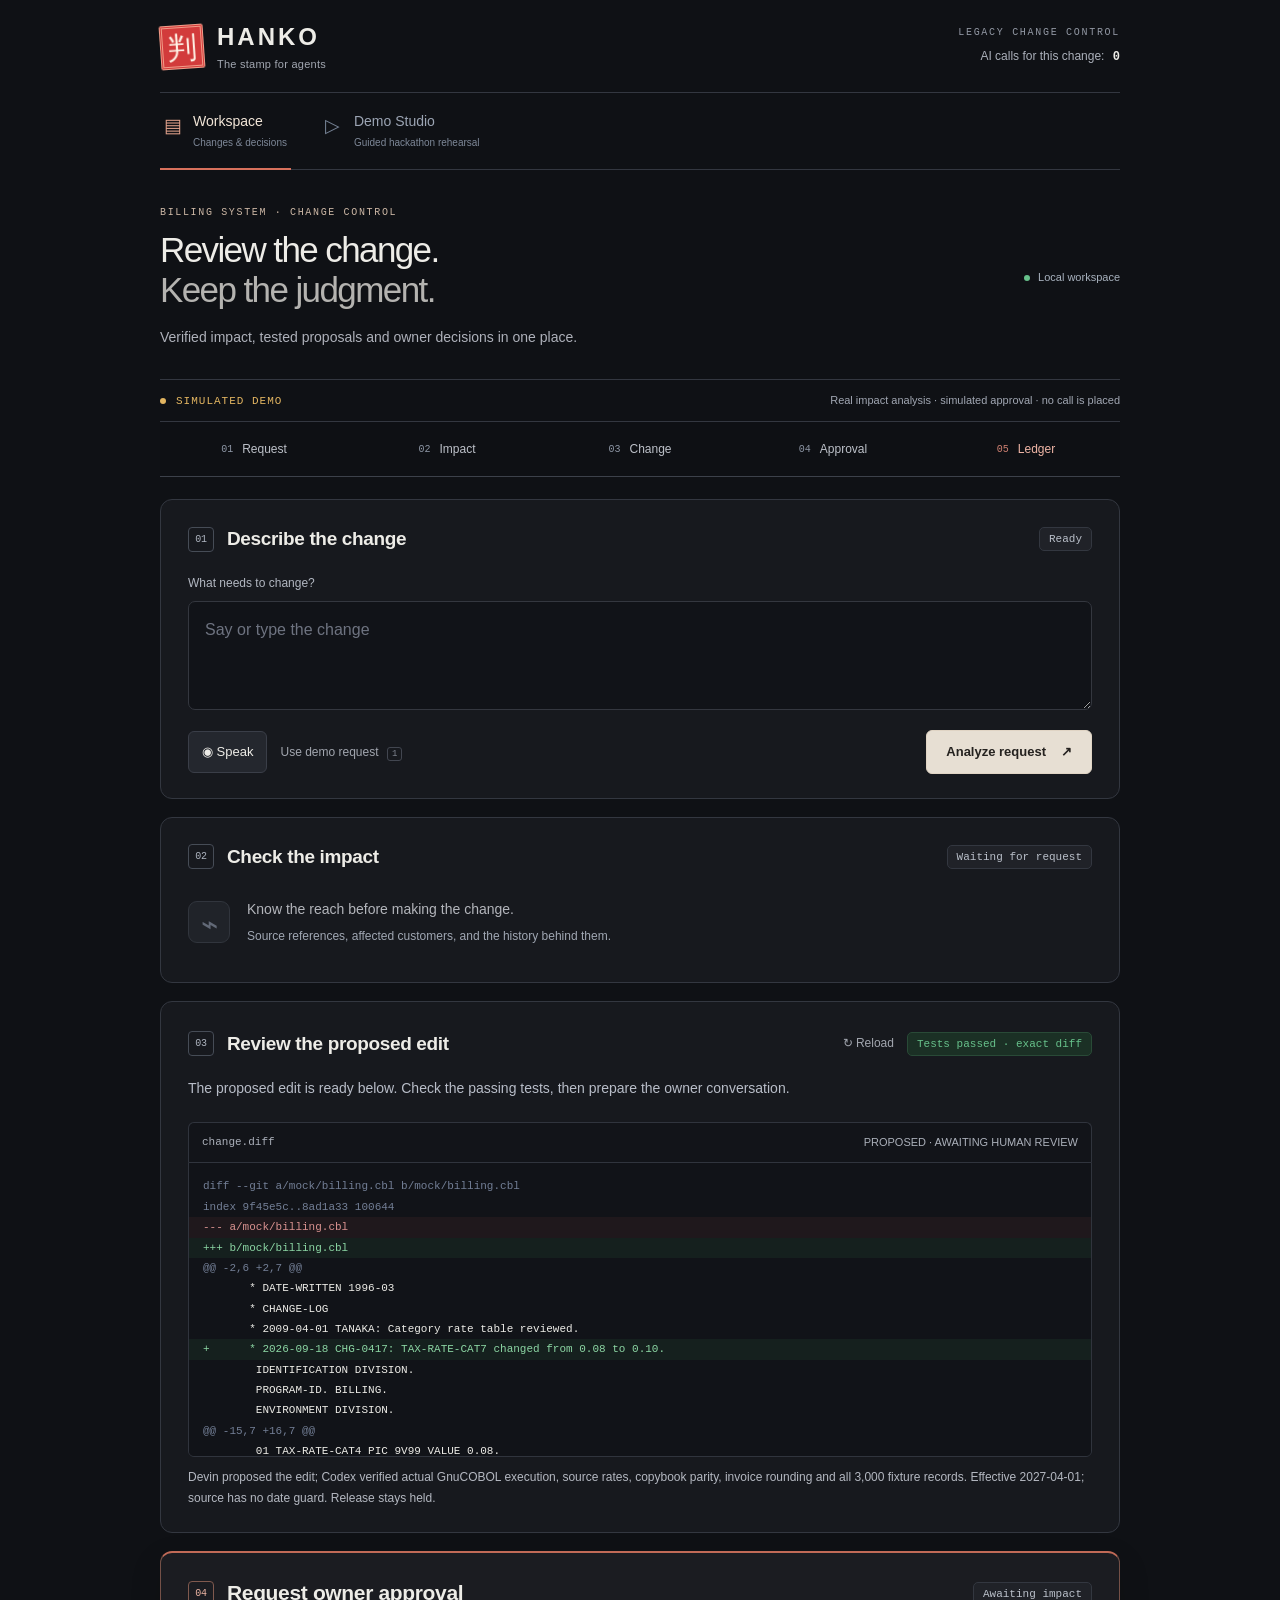
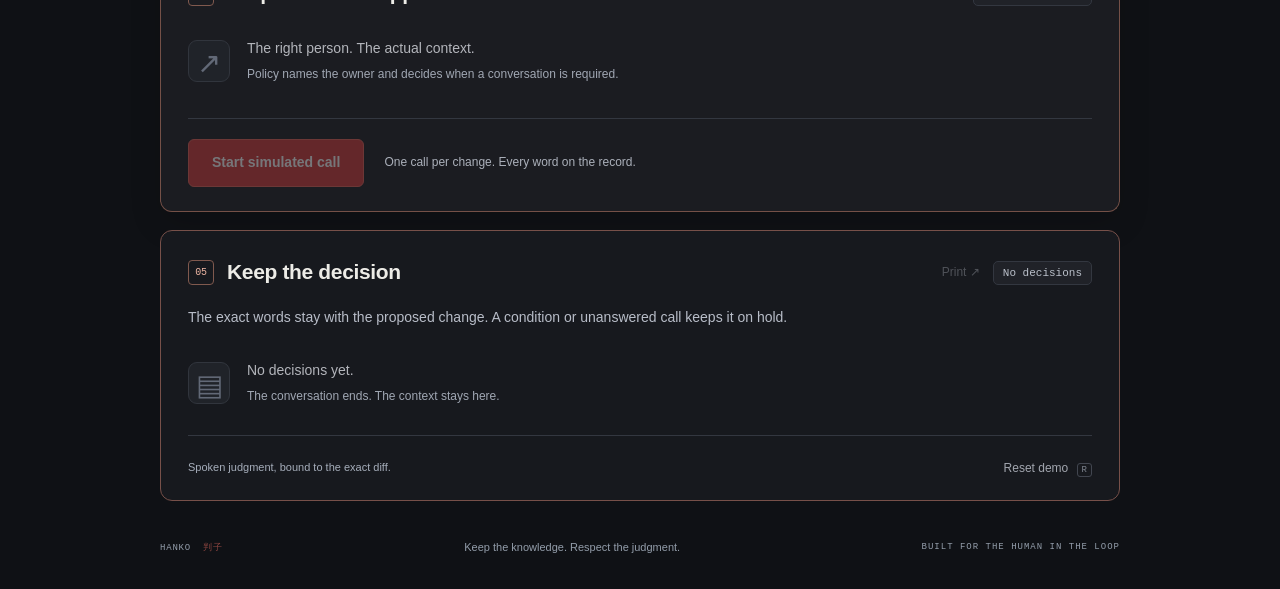
==== web/index.html @ fd1ed702 "Require final spoken yes and make approval conversations interactive" ====
<!doctype html>
<html lang="en">
<head>
  <meta charset="utf-8">
  <meta name="viewport" content="width=device-width, initial-scale=1">
  <meta name="theme-color" content="#0f1115">
  <meta name="description" content="Human judgment, on the record. Hanko binds a spoken approval to the exact change.">
  <title>Hanko — The stamp for agents</title>
  <link rel="icon" href="data:image/svg+xml,%3Csvg xmlns='http://www.w3.org/2000/svg' viewBox='0 0 64 64'%3E%3Crect width='64' height='64' rx='10' fill='%23d23b3b'/%3E%3Ctext x='32' y='45' text-anchor='middle' font-size='42' fill='white'%3E判%3C/text%3E%3C/svg%3E">
  <link rel="stylesheet" href="styles.css?v=20260918-8">
  <script src="config.js?v=20260918-8"></script>
  <script type="module" src="app.js?v=20260918-8"></script>
</head>
<body>
  <div class="shell">
    <header class="masthead">
      <a class="brand" href="./" aria-label="Hanko home"><span class="brand-stamp" aria-hidden="true">判</span><span>HANKO<small>The stamp for agents</small></span></a>
      <div class="session-meta"><span class="environment">LEGACY CHANGE CONTROL</span><span id="counter">AI calls for this change: <b>0</b></span></div>
    </header>
    <nav class="space-nav" aria-label="Dashboard spaces"><a id="workspace-link" href="./"><span aria-hidden="true">▤</span> Workspace<small>Changes &amp; decisions</small></a><a id="demo-link" href="?view=demo"><span aria-hidden="true">▷</span> Demo Studio<small>Guided hackathon rehearsal</small></a></nav>
    <main>
      <div class="intro demo-only"><div><p class="eyebrow">THE WORK IS AUTOMATED. THE JUDGMENT IS HUMAN.</p><h1>A tax change. A phone call.<br><span>A decision on record.</span></h1><p class="intro-copy">Walk through one billing change. Hanko calls the system owner.<br class="desktop-break"> You play Tanaka-san and give the decision.</p></div><div class="hero-seal" aria-hidden="true"><span>判子</span><small>HUMAN IN THE LOOP</small></div></div>
      <div class="workspace-intro workspace-only"><div><p class="eyebrow">BILLING SYSTEM · CHANGE CONTROL</p><h1>Review the change.<br><span>Keep the judgment.</span></h1><p class="intro-copy">Verified impact, tested proposals and owner decisions in one place.</p></div><div class="workspace-status"><span class="status-dot"></span> Local workspace</div></div>
      <div class="studio-controls demo-only"><div><label for="rehearsal-mode">Rehearsal channel</label><select id="rehearsal-mode"><option value="phone">Live phone call</option><option value="canned">Simulated conversation</option><option value="browser">Browser microphone</option></select></div><div class="studio-run"><span id="rehearsal-label">New rehearsal</span><button id="new-rehearsal" class="secondary" type="button" disabled>New rehearsal +</button></div><p>Each rehearsal keeps its own receipt. A new rehearsal never starts a call automatically.</p></div>
      <div class="mode-banner" id="mode-banner"><span class="status-dot"></span><strong id="mode-label">Loading workspace</strong><span id="mode-description">Preparing the legacy system.</span></div>
      <nav class="step-nav" aria-label="Change review steps"><a href="#request-panel"><span>01</span> Request</a><a href="#impact-panel"><span>02</span> Impact</a><a href="#change-panel"><span>03</span> Change</a><a href="#call-panel"><span>04</span> Approval</a><a href="#ledger-panel"><span>05</span> Ledger</a></nav>
      <div class="demo-guide demo-only" aria-live="polite"><div><span class="guide-kicker">YOUR NEXT STEP</span><h2 id="guide-title">Start with the example</h2><p id="guide-description">Category 7 tax rises from 8% to 10% next April. Load the request to begin.</p></div><button id="guide-next" class="secondary" type="button" disabled>Load example <span aria-hidden="true">→</span></button></div>
      <p id="global-error" class="notice" role="status" hidden></p>
      <section class="panel" id="request-panel" aria-labelledby="request-title">
        <div class="panel-heading"><h2 id="request-title"><span class="step">01</span>Describe the change</h2><span id="request-pill" class="pill idle">Ready</span></div>
        <p class="section-intro demo-only">One example, start to finish: change category 7 tax from <strong>8% to 10%</strong>, effective <strong>1 April 2027</strong>.</p>
        <form id="request-form"><label for="request-text" class="field-label">What needs to change?</label><textarea id="request-text" rows="3" placeholder="Say or type the change" required></textarea><div class="request-actions"><div class="button-group"><button id="speak" type="button" class="secondary" hidden><span aria-hidden="true">◉</span> Speak</button><button id="demo" type="button" class="text-button">Use demo request <kbd>1</kbd></button></div><button id="submit" type="submit" class="primary" disabled>Analyze request <span aria-hidden="true">↗</span></button></div><p id="speech-status" class="muted" role="status"></p></form>
        <div id="request-result" hidden></div>
      </section>
      <section class="panel" id="impact-panel" aria-labelledby="impact-title">
        <div class="panel-heading"><h2 id="impact-title"><span class="step">02</span>Check the impact</h2><span id="impact-pill" class="pill idle">Waiting for request</span></div>
        <div id="impact-content" class="empty-state"><span class="empty-icon" aria-hidden="true">⌁</span><p>Know the reach before making the change.<small>Source references, affected customers, and the history behind them.</small></p></div><div class="step-action demo-only"><button id="review-change" class="secondary" type="button" disabled>Next: review the edit <span aria-hidden="true">→</span></button></div>
      </section>
      <section class="panel" id="change-panel" aria-labelledby="change-title">
        <div class="panel-heading"><h2 id="change-title"><span class="step">03</span>Review the proposed edit</h2><div class="heading-actions"><button id="reload" class="text-button" type="button">↻ Reload</button><span id="change-pill" class="pill idle">Loading</span></div></div>
        <p class="section-intro">The proposed edit is ready below. Check the passing tests, then prepare the owner conversation.</p>
        <div id="change-content" class="empty-state"><p>Loading the proposed change.</p></div><div class="step-action demo-only"><button id="prepare-call" class="secondary" type="button" disabled>Next: prepare the call <span aria-hidden="true">→</span></button></div>
      </section>
      <section class="panel" id="call-panel" aria-labelledby="call-title">
        <div class="panel-heading"><h2 id="call-title"><span class="step">04</span>Call Tanaka-san</h2><span id="call-pill" class="pill idle">Awaiting impact</span></div>
        <p id="role-instructions" class="section-intro demo-only">You are Tanaka-san, the person who knows this billing system. Keep your phone nearby and use the three responses below.</p>
        <div id="policy-content" class="empty-state"><span class="empty-icon" aria-hidden="true">↗</span><p>The right person. The actual context.<small>Policy names the owner and decides when a conversation is required.</small></p></div>
        <div class="rehearsal-script demo-only" id="owner-script"><div class="script-heading"><span class="guide-kicker">YOUR ROLE · TANAKA-SAN</span><span class="script-label">Read aloud when asked</span></div><ol><li><div><span>Hanko asks if now is a good time</span><p>“Yes, go ahead.”</p></div></li><li><div><span>Hanko explains the change and asks for your decision</span><p>“I approve, with one condition. Check the rounding on invoices under 100 yen. Small invoices always caused trouble in 2009.”</p></div></li><li><div><span>Hanko reads your decision back and asks for final confirmation</span><p>“Yes, I confirm.”</p></div></li></ol><p class="script-result">Your first yes only agrees to talk. Your final yes confirms the decision. Then wait for Hanko to say goodbye. Your condition should appear below, with the change <strong>HELD</strong>.</p></div>
        <div class="call-action"><button id="call" class="primary" type="button" disabled><span aria-hidden="true">↗</span> Call my phone</button><span id="call-status" class="muted" role="status" aria-live="polite">One call per change. Every word on the record.</span></div>
        <p id="call-error" class="notice" role="status" hidden></p><div id="transcript" class="transcript" aria-live="polite" aria-label="Approval transcript" hidden></div><div id="decision-result" hidden></div>
      </section>
      <section class="panel ledger-panel" id="ledger-panel" aria-labelledby="ledger-title">
        <div class="panel-heading"><h2 id="ledger-title"><span class="step">05</span>Keep the decision</h2><div class="heading-actions"><button id="print" class="text-button" type="button">Print ↗</button><span id="ledger-pill" class="pill idle">No decisions</span></div></div>
        <p class="section-intro">The exact words stay with the proposed change. A condition or unanswered call keeps it on hold.</p>
        <div id="ledger-content"></div>
        <div class="ledger-footer"><span>Spoken judgment, bound to the exact diff.</span><button id="reset" class="text-button" type="button" title="Clear simulated records only; live decisions and call locks are preserved">Reset demo <kbd>R</kbd></button></div>
      </section>
    </main>
    <footer class="page-footer"><span>HANKO <span class="footer-kanji">判子</span></span><p>Keep the knowledge. Respect the judgment.</p><span>BUILT FOR THE HUMAN IN THE LOOP</span></footer>
  </div>
</body>
</html>
---- web/styles.css ----
:root{color-scheme:dark;--bg:#0f1115;--surface:#17191e;--border:#2b2e35;--text:#edece7;--muted:#92959f;--red:#d23b3b;--green:#67c18b;--amber:#e2b561;--mono:ui-monospace,SFMono-Regular,monospace;--sans:-apple-system,BlinkMacSystemFont,'Segoe UI',sans-serif}

*{box-sizing:border-box}
body{margin:0;background:var(--bg);color:var(--text);font-family:var(--sans);font-size:14px;line-height:1.55;-webkit-font-smoothing:antialiased}
button,textarea{font:inherit}
button{cursor:pointer}
button:disabled{cursor:not-allowed;opacity:.4}
button,a,textarea{outline-offset:5px}
button:focus-visible,a:focus-visible{outline:2px solid var(--amber)}
[hidden]{display:none!important}
.shell{max-width:1024px;padding:0 32px;margin:auto}
.masthead{display:flex;align-items:center;justify-content:space-between;padding:32px 0 28px;border-bottom:1px solid var(--border)}
.brand{display:flex;align-items:center;gap:13px;color:var(--text);text-decoration:none;font-size:24px;font-weight:700;letter-spacing:3px;line-height:1.1}
.brand small{display:block;font-size:11px;font-weight:450;color:var(--muted);letter-spacing:.25px;margin-top:8px}
.brand-stamp{display:grid;place-items:center;width:44px;height:44px;background:var(--red);border:3px double #f19c88;color:#fff4e8;font-family:serif;font-size:30px;font-weight:400;letter-spacing:0;transform:rotate(-4deg);border-radius:2px}
.session-meta{text-align:right;color:var(--muted);font-size:12px}
.environment{display:block;letter-spacing:1.7px;font:10px var(--mono);color:#696e7b;margin-bottom:9px}
.session-meta b{color:var(--text);font-family:var(--mono);margin-left:5px}
.intro{display:flex;align-items:center;justify-content:space-between;padding:51px 0 35px}
.eyebrow{font:10px var(--mono);letter-spacing:1.65px;color:#b6a798;margin:0 0 18px}
h1{font-size:43px;line-height:1.16;letter-spacing:-1.7px;font-weight:500;margin:0}
h1 span{color:#9a9b9e}
.intro-copy{color:var(--muted);font-size:14px;line-height:1.75;margin:20px 0 0}
.hero-seal{width:126px;height:126px;border:2px solid #873935;box-shadow:inset 0 0 0 5px var(--bg),inset 0 0 0 6px #873935;transform:rotate(7deg);display:flex;align-items:center;justify-content:center;flex-direction:column;margin:0 17px 0 30px;color:#b75348;border-radius:3px}
.hero-seal span{font-family:serif;font-size:50px;letter-spacing:0;line-height:1.2}
.hero-seal small{font:7px var(--mono);letter-spacing:1.25px;margin-top:9px}
.mode-banner{display:flex;align-items:center;gap:10px;border-top:1px solid var(--border);border-bottom:1px solid var(--border);padding:13px 0;color:var(--muted);font-size:11px;margin-bottom:27px}
.mode-banner strong{color:var(--amber);font:10px var(--mono);text-transform:uppercase;letter-spacing:1px}
.mode-banner>span:last-child{margin-left:auto}
.status-dot{width:6px;height:6px;border-radius:50%;background:var(--amber);flex-shrink:0}
.panel{background:var(--surface);border:1px solid var(--border);border-radius:12px;margin-bottom:18px;padding:24px 27px;scroll-margin-top:20px}
.panel-heading{display:flex;align-items:center;justify-content:space-between;gap:12px;margin-bottom:24px}
h2{font-weight:550;font-size:17px;letter-spacing:-.35px;margin:0;display:flex;align-items:center;gap:13px}
.step{font:10px var(--mono);color:#747983;border:1px solid #373a43;border-radius:4px;width:26px;height:25px;display:inline-grid;place-items:center}
.pill{border:1px solid var(--border);border-radius:5px;padding:4px 8px;font:10px var(--mono);white-space:nowrap;display:inline-flex;align-items:center;gap:6px}
.idle{background:#202228;color:#9398a3}
.working,.conditional,.no_answer{background:#31291d;color:var(--amber);border-color:#57432a}
.done,.approved{background:#1b3025;color:var(--green);border-color:#294a37}
.rejected,.failed{background:#352022;color:#ef8f8f;border-color:#633436}
.working:before{content:'';height:5px;width:5px;background:currentColor;border-radius:50%;animation:pulse 1.3s infinite}
.field-label{display:block;font-size:11px;color:var(--muted);margin-bottom:9px}
textarea{width:100%;resize:vertical;min-height:100px;max-height:300px;background:#111318;border:1px solid #34373f;border-radius:7px;padding:15px 16px;color:var(--text);line-height:1.6;transition:border-color .2s}
textarea::placeholder{color:#6e7380}
textarea:focus{border-color:#8c7764;outline:none;box-shadow:0 0 0 2px #8c77641f}
.request-actions{display:flex;justify-content:space-between;gap:12px;align-items:center;margin-top:13px}
.button-group,.heading-actions{display:flex;align-items:center;gap:13px}
button{transition:background .15s,border-color .15s}
button.primary{border:1px solid #e0d4c4;background:#e7dfd3;color:#25221f;font-weight:600;padding:11px 17px;border-radius:6px;font-size:12px;display:inline-flex;align-items:center;justify-content:center;gap:15px}
button.primary:hover:not(:disabled){background:#fff4e6;border-color:#fff4e6}
button.secondary{color:var(--text);background:#24272e;border:1px solid #3a3e48;border-radius:6px;padding:9px 13px;font-size:12px}
button.text-button{color:#a2a6af;background:none;border:0;font-size:11px;padding:6px 0}
button.text-button:hover:not(:disabled){color:var(--text)}
kbd{font:9px var(--mono);border:1px solid #424650;border-radius:3px;padding:1px 4px;margin-left:5px;color:#7f8590}
.muted{color:var(--muted);font-size:11px}
.request-actions+.muted:empty{display:none}
.parsed{display:grid;grid-template-columns:1.4fr 1fr 1fr;gap:15px;margin-top:23px;padding-top:19px;border-top:1px solid var(--border)}
.parsed span,.stat-label{display:block;color:var(--muted);font:9px var(--mono);text-transform:uppercase;letter-spacing:.9px;margin-bottom:6px}
.parsed strong{font:12px var(--mono);font-weight:500}
.rate-arrow{color:var(--muted);padding:0 6px}
.defaults{font-size:10px;margin-bottom:0;color:var(--muted)}
.empty-state{display:flex;gap:17px;align-items:center;padding:8px 0 12px;color:#b3b5bb}
.empty-state p{margin:0;font-size:13px}
.empty-state small{display:block;color:#767c88;font-size:11px;margin-top:6px}
.empty-icon{font-size:29px;color:#626977;display:grid;place-items:center;width:42px;height:42px;background:#202329;border:1px solid #31353d;border-radius:9px;flex-shrink:0}
.impact-stats{display:grid;grid-template-columns:1.5fr 1fr 1fr;gap:16px;margin-bottom:24px}
.stat{padding-left:17px;border-left:1px solid #3a3c43}
.stat:first-child{padding-left:0;border-left:0}
.stat-value{font-size:28px;letter-spacing:-1px;line-height:1.25;font-weight:500}
.stat-value.code{font:19px var(--mono);letter-spacing:-.5px}
.stat small{font-size:10px;color:var(--muted);display:block;margin-top:6px}
.facts{width:100%;border-collapse:collapse;font-size:11px}
.facts th{text-align:left;color:#868d99;font-weight:400;padding:10px 0;vertical-align:top;width:160px}
.facts td{padding:10px 0;color:#c9cbd0}
.facts tr{border-top:1px solid var(--border)}
code,.mono{font-family:var(--mono);font-size:11px}
.file-list{display:flex;flex-wrap:wrap;gap:5px 14px}
.source-summary{border-left:2px solid #977860;padding:2px 0 2px 17px;margin-top:21px}
.source-summary p{font-size:15px;line-height:1.7;margin:0 0 10px;color:#dddbd7}
.source-tag{font:9px var(--mono);color:var(--muted);text-transform:uppercase;letter-spacing:.8px}
.diff-toolbar{display:flex;justify-content:space-between;gap:15px;color:var(--muted);font-size:10px;background:#121419;border:1px solid #30343d;border-bottom:0;padding:11px 13px;border-radius:6px 6px 0 0}
.diff{margin:0;padding:13px 0;background:#111318;max-height:350px;overflow:auto;border:1px solid #30343d;border-radius:0 0 6px 6px;tab-size:4;line-height:1.85;font:10px/1.85 var(--mono)}
.diff-line{display:block;min-height:18px;padding:0 14px;white-space:pre}
.diff-add{color:#8cd6a4;background:#23432c45}
.diff-remove{color:#d99290;background:#48262845}
.diff-meta{color:#737f96}
.change-note{font-size:10px;color:var(--muted);margin:10px 0 0}
.policy-grid{display:grid;grid-template-columns:1fr 1fr;gap:21px}
.owner{font-size:19px;font-weight:500;letter-spacing:-.4px}
.owner-avatar{display:inline-grid;place-items:center;vertical-align:middle;width:33px;height:33px;border-radius:50%;background:#3b3530;border:1px solid #625448;color:#d7c5ae;font-family:serif;margin-right:10px;font-size:17px}
.policy-item p{margin:0;font-size:12px;color:#c1c4cc}
.policy-item.wide{grid-column:1/-1;padding-top:17px;border-top:1px solid var(--border)}
.call-action{display:flex;align-items:center;gap:18px;margin-top:22px}
.call-action .primary{min-width:169px}
.notice{font-size:12px;color:var(--amber);background:#302718;border:1px solid #57432a;border-radius:6px;padding:12px 14px;line-height:1.65}
.transcript{display:flex;flex-direction:column;gap:11px;margin-top:24px;border-top:1px solid var(--border);padding-top:23px;max-height:380px;overflow:auto}
.utterance{max-width:83%;padding:12px 15px;background:#22252c;border:1px solid #323641;border-radius:8px;align-self:flex-start}
.utterance.user{align-self:flex-end;background:#302b25;border-color:#494035}
.utterance small{font:9px var(--mono);color:#969dab;letter-spacing:.8px;text-transform:uppercase}
.utterance.user small{color:#c5b29b}
.utterance p{margin:6px 0 0;font-size:12px;line-height:1.7}
.decision-card{margin-top:22px;padding:19px;border:1px solid #624a2e;background:#29241d;border-radius:8px}
.decision-card h3{margin:0 0 8px;font-size:13px;color:var(--amber);font-weight:600}
.decision-card p{margin:6px 0;font-size:12px;color:#c7bda9}
.decision-card.approved{background:#1b3025;border-color:#294a37}
.decision-card.approved h3{color:var(--green)}
.decision-card.rejected{background:#352022;border-color:#633436}
.decision-card.rejected h3{color:#ef8f8f}
.decision-card .task-label{font:9px var(--mono);text-transform:uppercase;letter-spacing:1px;color:var(--amber);display:block;margin-bottom:5px}
.ledger-panel{padding-bottom:0}
.ledger-scroll{overflow-x:auto}
.ledger-table{border-collapse:collapse;width:100%;font-size:10px;min-width:720px}
.ledger-table th{text-align:left;font:9px var(--mono);text-transform:uppercase;letter-spacing:.6px;color:#737c89;padding:0 10px 13px 0}
.ledger-table td{padding:17px 10px 17px 0;vertical-align:top;border-top:1px solid var(--border);color:#c3c6cd}
.ledger-table td:nth-child(3){max-width:200px;min-width:160px}
.ledger-table .pill{font-size:9px}
.ledger-table .row-note{font-size:9px;color:var(--amber);display:block;margin-top:6px}
.ledger-table .row-time{white-space:nowrap}
.ledger-table .simulated{font:8px var(--mono);text-transform:uppercase;color:var(--amber)}
.ledger-footer{display:flex;justify-content:space-between;align-items:center;border-top:1px solid var(--border);margin-top:17px;padding:14px 0;color:#757d89;font-size:10px}
.page-footer{display:flex;justify-content:space-between;align-items:center;color:#555c68;font:9px var(--mono);letter-spacing:.8px;padding:22px 0 35px}
.page-footer p{font:11px var(--sans);letter-spacing:0;margin:0}
.footer-kanji{color:#8d4540;margin-left:6px}
.page-footer>span:last-child{font-size:8px;letter-spacing:1px}
@keyframes pulse{50%{opacity:.25}
}

@media(max-width:650px){.shell{padding:0 17px}
.masthead{padding:23px 0}
.brand{font-size:21px}
.session-meta .environment{display:none}
.session-meta{font-size:10px}
.intro{padding:34px 0 27px}
h1{font-size:32px;letter-spacing:-1.1px}
.eyebrow{font-size:8px;letter-spacing:1px;max-width:230px;line-height:1.8}
.intro-copy{font-size:12px}
.hero-seal{width:80px;height:80px;margin:0 3px 0 12px;flex-shrink:0}
.hero-seal span{font-size:31px}
.hero-seal small{font-size:4px}
.desktop-break{display:none}
.mode-banner{flex-wrap:wrap;gap:8px}
.mode-banner>span:last-child{flex-basis:100%;margin-left:14px;font-size:10px}
.panel{padding:20px 17px;border-radius:9px}
.panel-heading{margin-bottom:21px}
h2{font-size:15px;gap:9px}
.pill{font-size:9px;padding:4px 6px}
.request-actions{align-items:flex-start}
.button-group{gap:7px;flex-wrap:wrap}
.request-actions button.primary{font-size:11px;padding:10px 12px;white-space:nowrap}
.parsed{grid-template-columns:1fr 1fr;gap:17px}
.parsed>div:first-child{grid-column:1/-1}
.impact-stats{grid-template-columns:1.35fr 1fr 1fr;gap:10px}
.stat{padding-left:10px}
.stat-value{font-size:24px}
.stat-value.code{font-size:14px}
.stat-label{font-size:8px}
.facts th{width:115px}
.facts td{font-size:10px}
.facts code{font-size:9px}
.policy-grid{gap:19px}
.call-action{align-items:flex-start;flex-direction:column;gap:11px}
.call-action .primary{width:100%}
.utterance{max-width:94%}
.page-footer>span:last-child{display:none}
.ledger-panel{padding-bottom:0}
.ledger-footer{gap:15px}
.heading-actions{gap:10px}
.source-summary p{font-size:13px}
}

@media(prefers-reduced-motion:reduce){*{animation:none!important;transition:none!important}
}

@media print{body{background:white;color:#111}
.masthead,.intro,.mode-banner,.page-footer,section:not(.ledger-panel),button{display:none}
.panel{border:0}
.shell{max-width:none;padding:0}
.ledger-table{color:#111}
.ledger-table td,.ledger-table th{color:#111}
.ledger-footer{display:none}
}

/* Demo polish: clear hierarchy at a laptop's viewing distance. */
:root{--muted:#abb0ba;--border:#333740}
.masthead{padding:24px 0 22px}.environment{color:#9298a4}.brand small{color:#a2a7b1}.session-meta{font-size:12px}
.intro{padding:30px 0 24px}.eyebrow{color:#ccb7a5;margin-bottom:12px;font-size:10px}.intro-copy{margin-top:14px;color:#aeb1ba;font-size:14px}
h1{font-size:40px;letter-spacing:-1.6px}h1 span{color:#b4b3b0}.hero-seal{width:107px;height:107px}.hero-seal span{font-size:44px}
.mode-banner{margin-bottom:0;padding:12px 0}.mode-banner strong{font-size:11px}.mode-banner>span:last-child{color:#a1a7b3}
.step-nav{display:flex;position:sticky;top:0;z-index:10;background:#0f1115f5;backdrop-filter:blur(14px);border-bottom:1px solid #3c414a;margin:0 0 22px;padding:7px 0;gap:5px}
.step-nav a{flex:1;display:flex;align-items:center;justify-content:center;gap:9px;min-height:40px;padding:6px 8px;border-radius:5px;color:#bdc1c9;text-decoration:none;font-size:12px;font-weight:500;transition:background .15s,color .15s}
.step-nav a span{font:10px var(--mono);color:#8e97a6}.step-nav a:hover{background:#252830;color:#fff}.step-nav a:last-child{color:#efb5a6}.step-nav a:last-child span{color:#d28273}
.panel{padding:24px 27px;scroll-margin-top:73px;border-color:#333740}.panel-heading{margin-bottom:20px}h2{font-size:19px;font-weight:600}.step{color:#aeb5c0;border-color:#464c56}
.pill{font-size:11px;padding:5px 9px}.idle{color:#bac0ca}.field-label{font-size:12px;color:#b2b7c1}textarea{font-size:16px;min-height:86px}
button.primary{font-size:13px;min-height:44px;padding:10px 19px}button.secondary{font-size:13px;min-height:42px}button.text-button{font-size:12px;min-height:36px}
.empty-state small{font-size:12px;color:#a0a7b3}.empty-state p{font-size:14px}.stat-label,.parsed span{font-size:10px;color:#aeb6c3}.parsed strong{font-size:14px}
.stat-value{font-size:36px;font-variant-numeric:tabular-nums}.stat-value.code{font-size:23px}.stat small{font-size:11px;color:#a5adba}.facts{font-size:12px}.facts th{color:#a8b0be}.facts code{font-size:11px}
.source-summary{padding-left:18px;border-left-color:#cb9380}.source-summary p{font-size:16px}.source-tag{color:#aeb5c0;font-size:10px}
.diff{font-size:11px;max-height:295px}.diff-toolbar{font-size:11px}.change-note{font-size:12px;line-height:1.7;color:#b4b8c1}
#call-panel{border-color:#745047;border-top:2px solid #c16a57;background:#1b1c21;box-shadow:0 12px 32px #0002}
#call-panel .step{border-color:#80594e;color:#ebb3a2}#call-panel h2{font-size:21px}.owner{font-size:23px}.owner-avatar{width:39px;height:39px;font-size:20px}.policy-item p{font-size:14px}
.call-action{gap:20px;padding-top:20px;border-top:1px solid var(--border)}#call{background:#d23b3b;border-color:#e56359;color:white;font-size:14px;min-height:47px;padding:12px 23px}#call:hover:not(:disabled){background:#e54b45;border-color:#f3917e}
#call-status{font-size:12px;line-height:1.6}.utterance p{font-size:14px;line-height:1.65}.utterance small{font-size:10px}.utterance{padding:13px 17px}.utterance.user{border-color:#6b5543;background:#322b24}
#decision-result{scroll-margin-top:77px}.decision-card{border:1px solid #98723e;border-left:4px solid #e2b561;padding:23px 24px;background:#30281f;box-shadow:0 10px 22px #0002}.decision-card h3{font-size:21px;letter-spacing:-.3px;margin-bottom:17px}.decision-card p{font-size:15px;color:#e4d6bd;line-height:1.6}.decision-card p:first-of-type{font-size:19px;color:#f4e9d7}.decision-card .task-label{font-size:10px;margin-bottom:9px;color:#e2b561}.decision-card p.mono{font-size:12px;border-top:1px solid #6f5333;margin-top:17px;padding-top:13px;color:#d9bc91}
.ledger-panel{border-color:#775049;padding-bottom:0}.ledger-panel h2{font-size:21px}.ledger-panel .step{color:#efb6a4;border-color:#80594e}.ledger-table{font-size:12px}.ledger-table th{font-size:10px;color:#aab2c0;padding-bottom:15px}.ledger-table td{padding-top:20px;padding-bottom:20px;color:#e0e2e6}.ledger-table td:nth-child(3){font-size:14px;line-height:1.6}.ledger-table .pill{font-size:10px}.ledger-table .row-note{font-size:10px}.ledger-table .simulated{font-size:10px}.ledger-footer{font-size:11px;color:#a6aebb}
.page-footer{color:#939daa}.page-footer>span:last-child{font-size:9px}.notice{font-size:13px}.panel:target{border-color:#af8070}
@media(max-width:650px){.masthead{padding:20px 0}.brand{font-size:20px}.brand small{font-size:10px}.session-meta{font-size:10px}.intro{padding:23px 0 20px;gap:10px}.hero-seal{width:68px;height:68px;margin:0;flex-shrink:0}.hero-seal span{font-size:27px}.hero-seal small{font-size:4px;margin-top:4px}h1{font-size:30px;letter-spacing:-1.1px}.eyebrow{font-size:8px;letter-spacing:.8px;line-height:1.6}.intro-copy{font-size:12px;line-height:1.6;margin-top:12px}.mode-banner{padding:11px 0}.mode-banner strong{font-size:10px}.mode-banner>span:last-child{font-size:10px}.step-nav{margin-bottom:16px;gap:1px;padding:5px 0}.step-nav a{font-size:10px;gap:0;flex-direction:column;min-height:44px;padding:4px}.step-nav a span{font-size:9px;margin-bottom:3px}.panel{padding:21px 17px;scroll-margin-top:72px}h2{font-size:17px}.pill{font-size:9px;padding:4px 6px}.request-actions button.primary{font-size:12px;padding:11px}.field-label{font-size:12px}.parsed strong{font-size:12px}.stat-value{font-size:29px}.stat-value.code{font-size:16px}.stat-label{font-size:8px}.stat small{font-size:10px}.source-summary p{font-size:14px}.facts th{font-size:11px}.change-note{font-size:11px}.diff-toolbar{font-size:9px}.policy-item p{font-size:12px}.owner{font-size:19px}.owner-avatar{width:31px;height:31px;margin-right:6px}.decision-card{padding:19px 17px}.decision-card h3{font-size:18px}.decision-card p:first-of-type{font-size:17px}.decision-card p{font-size:13px}.utterance p{font-size:13px}.ledger-panel{padding-bottom:0}.ledger-table{font-size:11px}.ledger-table td:nth-child(3){font-size:13px}.ledger-footer{font-size:10px}.page-footer{font-size:8px}}
@media print{.step-nav{display:none}.ledger-table td,.ledger-table th{color:#111}.ledger-panel{box-shadow:none}}
@media(max-width:650px){
.ledger-scroll{overflow:visible}.ledger-table{display:block;min-width:0;width:100%}.ledger-table thead{position:absolute;width:1px;height:1px;overflow:hidden;clip-path:inset(50%)}.ledger-table tbody{display:block}.ledger-table tbody tr{display:grid;grid-template-columns:minmax(0,1fr) minmax(0,1fr);gap:17px 16px;border-top:1px solid var(--border);padding:19px 0}.ledger-table td{display:block;border:0;padding:0;min-width:0;overflow-wrap:anywhere}.ledger-table td:before{display:block;font:9px var(--mono);letter-spacing:.8px;color:#aab2c0;margin-bottom:7px;text-transform:uppercase}.ledger-table td:nth-child(1):before{content:'Change'}.ledger-table td:nth-child(2):before{content:'Decision'}.ledger-table td:nth-child(3):before{content:'Condition · verbatim'}.ledger-table td:nth-child(4):before{content:'Approver'}.ledger-table td:nth-child(5):before{content:'When'}.ledger-table td:nth-child(6):before{content:'Channel'}.ledger-table td:nth-child(7):before{content:'Diff'}.ledger-table td:nth-child(3){grid-column:1/-1;max-width:none;min-width:0;font-size:15px;padding:16px 0;border-top:1px solid var(--border);border-bottom:1px solid var(--border)}.ledger-table .row-time{white-space:normal}.ledger-footer{align-items:center}.ledger-footer .text-button{white-space:nowrap}
}

/* Guided, single-scenario rehearsal. */
.demo-guide{display:flex;align-items:center;justify-content:space-between;gap:24px;padding:22px 25px;margin:0 0 24px;background:linear-gradient(110deg,#28201f,#191b21);border:1px solid #69463f;border-left:3px solid #d9705f;border-radius:9px}
.guide-kicker{display:block;font:10px var(--mono);letter-spacing:1.3px;color:#e4aa95}.demo-guide h2{margin:8px 0 6px;font-size:22px;letter-spacing:-.5px}.demo-guide p{margin:0;font-size:13px;color:#c0bbc0;max-width:610px}.demo-guide button{flex-shrink:0;display:flex;align-items:center;gap:17px}
.section-intro{font-size:14px;color:#b8bdc8;margin:-5px 0 22px;line-height:1.7}.section-intro strong{color:#e8e2d8;font-weight:500}.step-action{display:flex;justify-content:flex-end;margin-top:21px}.step-action button{display:flex;gap:18px;align-items:center}
.step-nav a[aria-current="step"]{color:#ffdfd0;background:#342722;box-shadow:inset 0 -2px #d87560}.step-nav a[aria-current="step"] span{color:#efab94}
.rehearsal-script{margin-top:25px;border:1px solid #695245;border-radius:9px;background:#25211f;padding:21px 23px;scroll-margin-top:80px}.script-heading{display:flex;justify-content:space-between;align-items:center;gap:12px}.script-label{font-size:11px;color:#b4a69c}.rehearsal-script ol{list-style:none;counter-reset:cue;margin:21px 0 0;padding:0}.rehearsal-script li{counter-increment:cue;display:flex;gap:15px;padding:15px 0;border-top:1px solid #4b3c34}.rehearsal-script li:before{content:counter(cue);font:11px var(--mono);color:#e9bda4;flex-shrink:0;width:25px;height:25px;display:grid;place-items:center;border:1px solid #79543f;border-radius:50%}.rehearsal-script li span{display:block;font-size:11px;color:#b6a79c;margin:2px 0 8px}.rehearsal-script li p{font-size:18px;line-height:1.6;color:#f1e4d6;margin:0}.script-result{padding-top:17px;border-top:1px solid #4b3c34;font-size:12px;color:#c3b19f;margin:3px 0 0}.script-result strong{color:var(--amber)}
@media(max-width:650px){.demo-guide{align-items:stretch;flex-direction:column;gap:16px;padding:20px 18px}.demo-guide h2{font-size:21px}.demo-guide button{justify-content:space-between}.section-intro{font-size:13px}.panel-heading{flex-wrap:wrap;align-items:flex-start}.panel-heading h2{font-size:17px}#call-panel h2,.ledger-panel h2{font-size:18px}.heading-actions{margin-left:auto}.rehearsal-script{padding:18px 16px}.script-heading{flex-direction:column;align-items:flex-start;gap:5px}.rehearsal-script li{gap:11px}.rehearsal-script li p{font-size:16px}.step-action button{width:100%;justify-content:space-between}}
@media print{.demo-guide,.rehearsal-script{display:none}}

/* Product workspace and presenter studio share the same review engine. */
body:not([data-view="demo"]) .demo-only,body[data-view="demo"] .workspace-only{display:none!important}
.space-nav{display:flex;border-bottom:1px solid var(--border);gap:30px}.space-nav a{position:relative;display:grid;grid-template-columns:20px 1fr;gap:2px 9px;text-decoration:none;color:#9ca5b4;padding:18px 4px;font-size:14px}.space-nav a>span{grid-row:1/3;font-size:19px;color:#758294}.space-nav small{font-size:10px;color:#7e8898}.space-nav a[aria-current="page"]{color:#f2e6d8}.space-nav a[aria-current="page"]:after{position:absolute;content:'';height:2px;bottom:-1px;left:0;right:0;background:#d8715c}.space-nav a[aria-current="page"]>span{color:#e0a08a}
.workspace-intro{display:flex;justify-content:space-between;align-items:center;gap:25px;padding:37px 0 30px}.workspace-intro h1{font-size:35px}.workspace-status{display:flex;align-items:center;gap:8px;color:#a8b2be;font-size:11px}.workspace-status .status-dot{background:var(--green)}
.studio-controls{display:flex;gap:20px;align-items:center;justify-content:space-between;flex-wrap:wrap;padding:17px 20px;margin-bottom:22px;border:1px solid #393d46;border-radius:9px;background:#171a21}.studio-controls label{display:block;font:9px var(--mono);color:#a6afbd;text-transform:uppercase;letter-spacing:1px;margin-bottom:7px}select{font:13px var(--sans);background:#252932;color:var(--text);border:1px solid #505866;border-radius:5px;padding:9px 31px 9px 11px;max-width:100%}.studio-run{display:flex;align-items:center;gap:17px}.studio-run>span{font:10px var(--mono);color:#abb3c1}.studio-controls>p{flex-basis:100%;margin:-6px 0 0;color:#9da6b3;font-size:11px}body[data-view="demo"] .environment{color:#e4aa95}body[data-view="workspace"] .intro-copy{font-size:14px}
@media(max-width:650px){.space-nav{gap:23px}.space-nav a{font-size:13px}.space-nav small{font-size:9px}.workspace-intro{align-items:flex-start;flex-direction:column;padding:25px 0;gap:16px}.workspace-intro h1{font-size:29px}.studio-controls{padding:16px;gap:16px}.studio-run{flex-wrap:wrap;gap:8px}.studio-controls>div{flex-basis:100%}.studio-controls select{width:100%}.studio-run{justify-content:space-between}.studio-controls>p{line-height:1.6}.studio-run>span{font-size:9px}}
@media print{.space-nav,.workspace-intro,.studio-controls{display:none}}

.record-library{border-top:1px solid var(--border)}.record-detail{border-bottom:1px solid var(--border);padding:16px 0}.record-detail summary{cursor:pointer;color:#dcc7b6;font-size:13px;line-height:1.8}.record-detail>summary>span:first-child{font:10px var(--mono);color:#abb5c5;margin-right:15px}.record-detail[open]>summary{margin-bottom:15px}.record-detail p{font-size:13px;color:#ccd1da}.record-detail .record-meta{color:#9da8b8;font:10px/1.9 var(--mono);overflow-wrap:anywhere}.saved-transcript{border-left:2px solid #96705b;padding:1px 0 1px 17px;margin:17px 0}.saved-transcript strong{color:#e3c4ae}.record-detail .diff{padding:15px;white-space:pre-wrap;overflow-wrap:anywhere}

.confirmation-proof{color:#94d9a8!important;background:#1c3327;border:1px solid #3f7051;border-radius:6px;padding:12px 15px;font-size:15px!important}.decision-card h3{line-height:1.4}
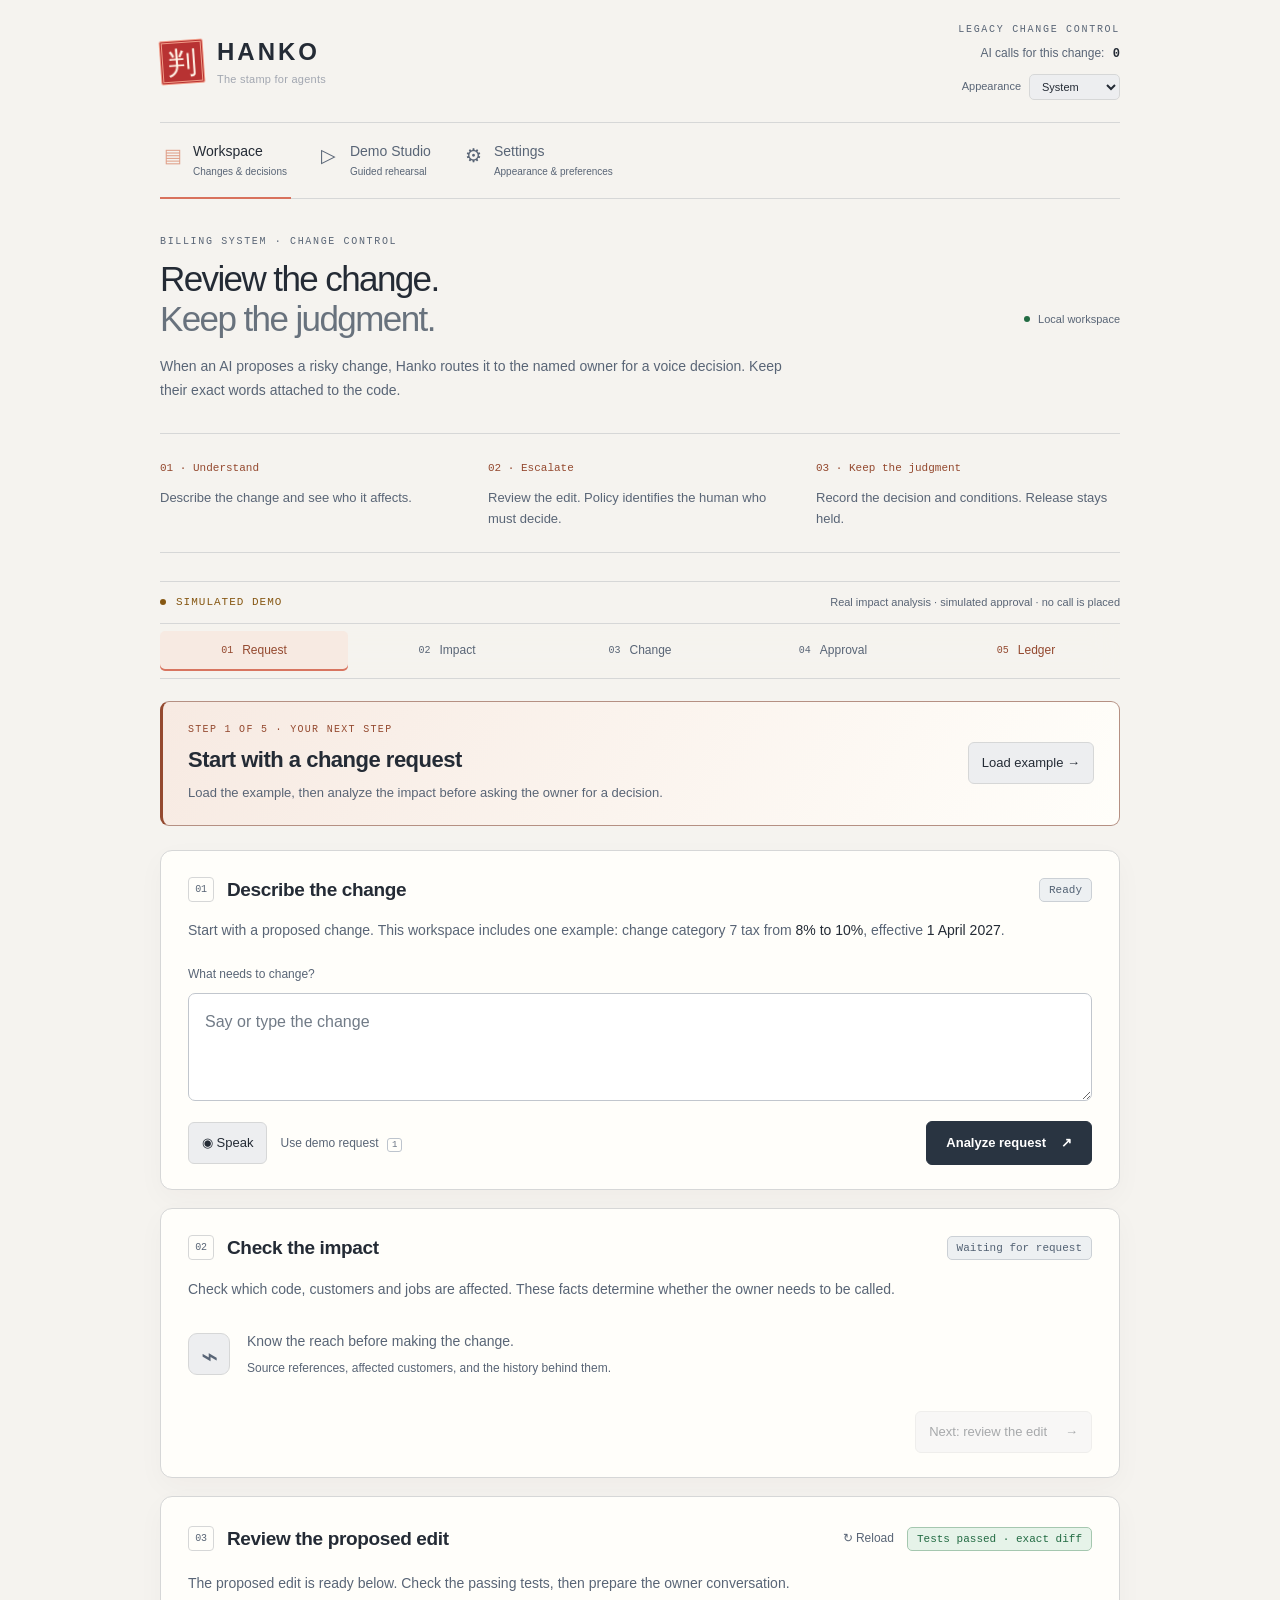
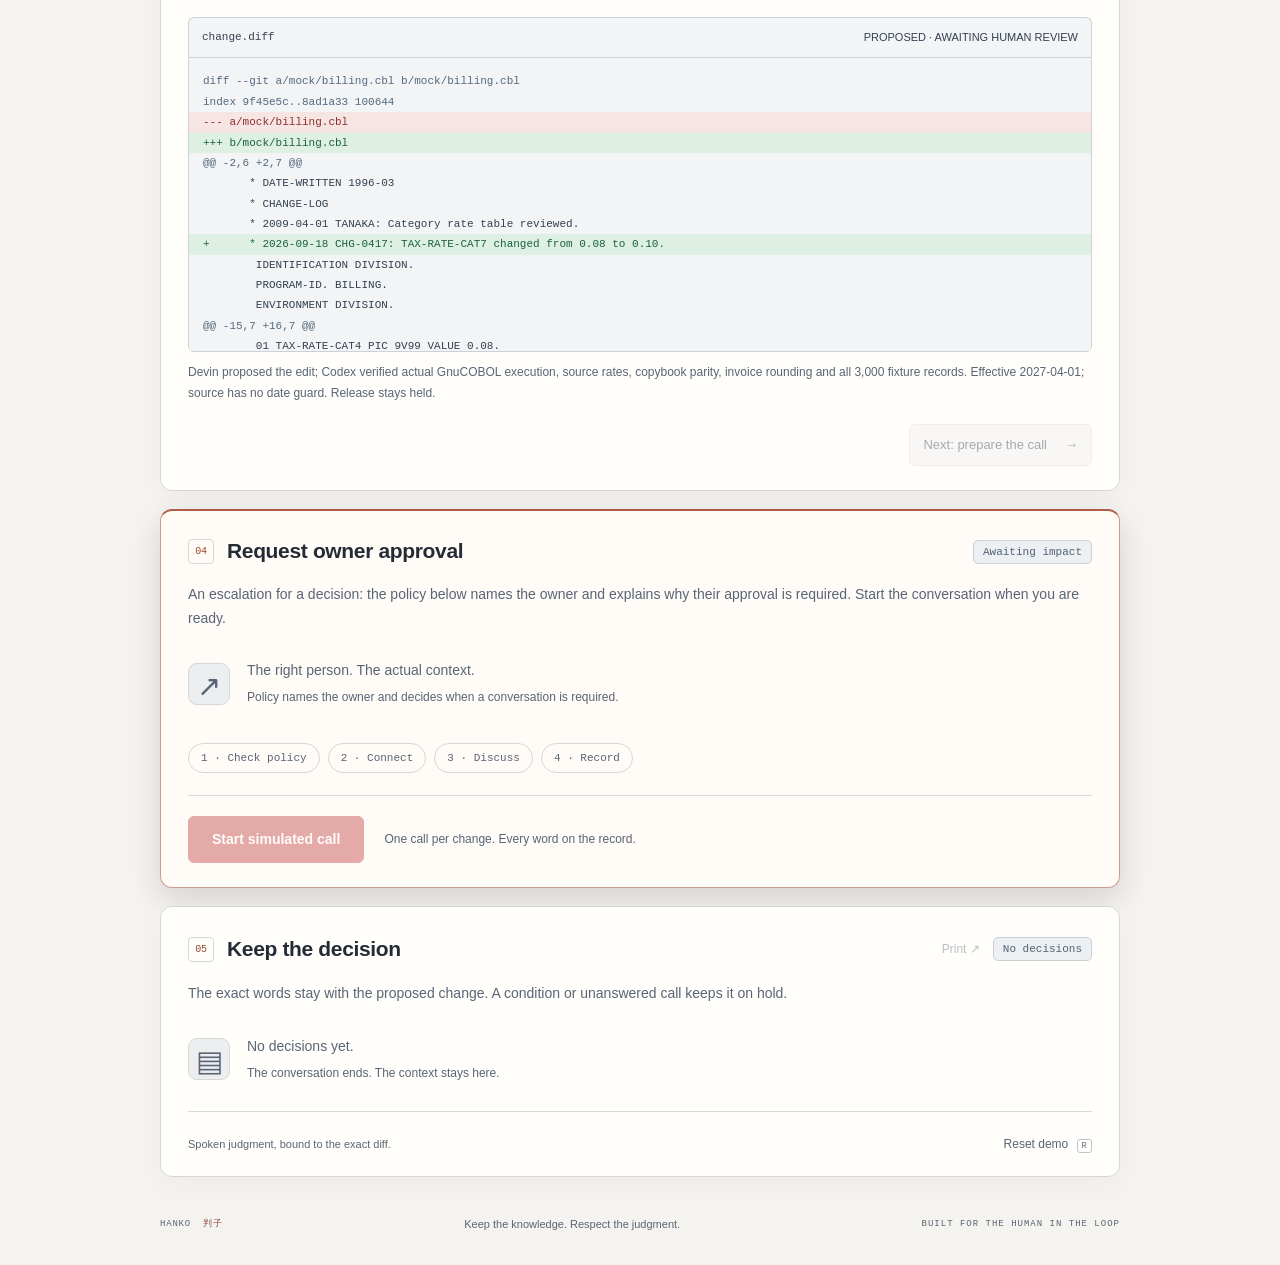
==== commit 3fe3ed00: "Finish guided workflow, themes and settings integration" ====
--- a/web/index.html
+++ b/web/index.html
@@ -7,45 +7,53 @@
   <meta name="description" content="Human judgment, on the record. Hanko binds a spoken approval to the exact change.">
   <title>Hanko — The stamp for agents</title>
   <link rel="icon" href="data:image/svg+xml,%3Csvg xmlns='http://www.w3.org/2000/svg' viewBox='0 0 64 64'%3E%3Crect width='64' height='64' rx='10' fill='%23d23b3b'/%3E%3Ctext x='32' y='45' text-anchor='middle' font-size='42' fill='white'%3E判%3C/text%3E%3C/svg%3E">
+  <script src="theme.js?v=20260918-polish"></script>
   <link rel="stylesheet" href="styles.css?v=20260918-8">
+  <link rel="stylesheet" href="themes.css?v=20260918-polish">
+  <link rel="stylesheet" href="experience.css?v=20260918-polish">
   <script src="config.js?v=20260918-8"></script>
-  <script type="module" src="app.js?v=20260918-8"></script>
+  <script type="module" src="app.js?v=20260918-polish"></script>
 </head>
 <body>
   <div class="shell">
     <header class="masthead">
       <a class="brand" href="./" aria-label="Hanko home"><span class="brand-stamp" aria-hidden="true">判</span><span>HANKO<small>The stamp for agents</small></span></a>
-      <div class="session-meta"><span class="environment">LEGACY CHANGE CONTROL</span><span id="counter">AI calls for this change: <b>0</b></span></div>
+      <div class="session-meta"><span class="environment">LEGACY CHANGE CONTROL</span><span id="counter">AI calls for this change: <b>0</b></span><label class="theme-control"><span>Appearance</span><select data-theme-select aria-label="Color theme"><option value="system">System</option><option value="light">Light</option><option value="dark">Dark</option></select></label></div>
     </header>
-    <nav class="space-nav" aria-label="Dashboard spaces"><a id="workspace-link" href="./"><span aria-hidden="true">▤</span> Workspace<small>Changes &amp; decisions</small></a><a id="demo-link" href="?view=demo"><span aria-hidden="true">▷</span> Demo Studio<small>Guided hackathon rehearsal</small></a></nav>
+    <nav class="space-nav" aria-label="Dashboard spaces"><a id="workspace-link" href="./"><span aria-hidden="true">▤</span> Workspace<small>Changes &amp; decisions</small></a><a id="demo-link" href="?view=demo"><span aria-hidden="true">▷</span> Demo Studio<small>Guided rehearsal</small></a><a href="settings.html"><span aria-hidden="true">⚙</span> Settings<small>Appearance &amp; preferences</small></a></nav>
     <main>
       <div class="intro demo-only"><div><p class="eyebrow">THE WORK IS AUTOMATED. THE JUDGMENT IS HUMAN.</p><h1>A tax change. A phone call.<br><span>A decision on record.</span></h1><p class="intro-copy">Walk through one billing change. Hanko calls the system owner.<br class="desktop-break"> You play Tanaka-san and give the decision.</p></div><div class="hero-seal" aria-hidden="true"><span>判子</span><small>HUMAN IN THE LOOP</small></div></div>
-      <div class="workspace-intro workspace-only"><div><p class="eyebrow">BILLING SYSTEM · CHANGE CONTROL</p><h1>Review the change.<br><span>Keep the judgment.</span></h1><p class="intro-copy">Verified impact, tested proposals and owner decisions in one place.</p></div><div class="workspace-status"><span class="status-dot"></span> Local workspace</div></div>
+      <div class="workspace-intro workspace-only"><div><p class="eyebrow">BILLING SYSTEM · CHANGE CONTROL</p><h1>Review the change.<br><span>Keep the judgment.</span></h1><p class="intro-copy">When an AI proposes a risky change, Hanko routes it to the named owner for a voice decision. Keep their exact words attached to the code.</p></div><div class="workspace-status"><span class="status-dot"></span> Local workspace</div></div>
+      <div class="workflow-context workspace-only"><div><span>01 · Understand</span><p>Describe the change and see who it affects.</p></div><div><span>02 · Escalate</span><p>Review the edit. Policy identifies the human who must decide.</p></div><div><span>03 · Keep the judgment</span><p>Record the decision and conditions. Release stays held.</p></div></div>
       <div class="studio-controls demo-only"><div><label for="rehearsal-mode">Rehearsal channel</label><select id="rehearsal-mode"><option value="phone">Live phone call</option><option value="canned">Simulated conversation</option><option value="browser">Browser microphone</option></select></div><div class="studio-run"><span id="rehearsal-label">New rehearsal</span><button id="new-rehearsal" class="secondary" type="button" disabled>New rehearsal +</button></div><p>Each rehearsal keeps its own receipt. A new rehearsal never starts a call automatically.</p></div>
       <div class="mode-banner" id="mode-banner"><span class="status-dot"></span><strong id="mode-label">Loading workspace</strong><span id="mode-description">Preparing the legacy system.</span></div>
       <nav class="step-nav" aria-label="Change review steps"><a href="#request-panel"><span>01</span> Request</a><a href="#impact-panel"><span>02</span> Impact</a><a href="#change-panel"><span>03</span> Change</a><a href="#call-panel"><span>04</span> Approval</a><a href="#ledger-panel"><span>05</span> Ledger</a></nav>
-      <div class="demo-guide demo-only" aria-live="polite"><div><span class="guide-kicker">YOUR NEXT STEP</span><h2 id="guide-title">Start with the example</h2><p id="guide-description">Category 7 tax rises from 8% to 10% next April. Load the request to begin.</p></div><button id="guide-next" class="secondary" type="button" disabled>Load example <span aria-hidden="true">→</span></button></div>
+      <div class="demo-guide" aria-live="polite"><div><span class="guide-kicker" id="guide-position">STEP 1 OF 5 · YOUR NEXT STEP</span><h2 id="guide-title">Start with the example</h2><p id="guide-description">Category 7 tax rises from 8% to 10% next April. Load the request to begin.</p></div><button id="guide-next" class="secondary" type="button" disabled>Load example <span aria-hidden="true">→</span></button></div>
       <p id="global-error" class="notice" role="status" hidden></p>
       <section class="panel" id="request-panel" aria-labelledby="request-title">
         <div class="panel-heading"><h2 id="request-title"><span class="step">01</span>Describe the change</h2><span id="request-pill" class="pill idle">Ready</span></div>
-        <p class="section-intro demo-only">One example, start to finish: change category 7 tax from <strong>8% to 10%</strong>, effective <strong>1 April 2027</strong>.</p>
+        <p class="section-intro">Start with a proposed change. This workspace includes one example: change category 7 tax from <strong>8% to 10%</strong>, effective <strong>1 April 2027</strong>.</p>
         <form id="request-form"><label for="request-text" class="field-label">What needs to change?</label><textarea id="request-text" rows="3" placeholder="Say or type the change" required></textarea><div class="request-actions"><div class="button-group"><button id="speak" type="button" class="secondary" hidden><span aria-hidden="true">◉</span> Speak</button><button id="demo" type="button" class="text-button">Use demo request <kbd>1</kbd></button></div><button id="submit" type="submit" class="primary" disabled>Analyze request <span aria-hidden="true">↗</span></button></div><p id="speech-status" class="muted" role="status"></p></form>
         <div id="request-result" hidden></div>
       </section>
       <section class="panel" id="impact-panel" aria-labelledby="impact-title">
         <div class="panel-heading"><h2 id="impact-title"><span class="step">02</span>Check the impact</h2><span id="impact-pill" class="pill idle">Waiting for request</span></div>
-        <div id="impact-content" class="empty-state"><span class="empty-icon" aria-hidden="true">⌁</span><p>Know the reach before making the change.<small>Source references, affected customers, and the history behind them.</small></p></div><div class="step-action demo-only"><button id="review-change" class="secondary" type="button" disabled>Next: review the edit <span aria-hidden="true">→</span></button></div>
+        <p class="section-intro">Check which code, customers and jobs are affected. These facts determine whether the owner needs to be called.</p>
+        <div id="impact-content" class="empty-state"><span class="empty-icon" aria-hidden="true">⌁</span><p>Know the reach before making the change.<small>Source references, affected customers, and the history behind them.</small></p></div><div class="step-action"><button id="review-change" class="secondary" type="button" disabled>Next: review the edit <span aria-hidden="true">→</span></button></div>
       </section>
       <section class="panel" id="change-panel" aria-labelledby="change-title">
         <div class="panel-heading"><h2 id="change-title"><span class="step">03</span>Review the proposed edit</h2><div class="heading-actions"><button id="reload" class="text-button" type="button">↻ Reload</button><span id="change-pill" class="pill idle">Loading</span></div></div>
         <p class="section-intro">The proposed edit is ready below. Check the passing tests, then prepare the owner conversation.</p>
-        <div id="change-content" class="empty-state"><p>Loading the proposed change.</p></div><div class="step-action demo-only"><button id="prepare-call" class="secondary" type="button" disabled>Next: prepare the call <span aria-hidden="true">→</span></button></div>
+        <div id="change-content" class="empty-state"><p>Loading the proposed change.</p></div><div class="step-action"><button id="prepare-call" class="secondary" type="button" disabled>Next: prepare the call <span aria-hidden="true">→</span></button></div>
       </section>
       <section class="panel" id="call-panel" aria-labelledby="call-title">
         <div class="panel-heading"><h2 id="call-title"><span class="step">04</span>Call Tanaka-san</h2><span id="call-pill" class="pill idle">Awaiting impact</span></div>
         <p id="role-instructions" class="section-intro demo-only">You are Tanaka-san, the person who knows this billing system. Keep your phone nearby and use the three responses below.</p>
+        <p class="section-intro workspace-only">An escalation for a decision: the policy below names the owner and explains why their approval is required. Start the conversation when you are ready.</p>
         <div id="policy-content" class="empty-state"><span class="empty-icon" aria-hidden="true">↗</span><p>The right person. The actual context.<small>Policy names the owner and decides when a conversation is required.</small></p></div>
         <div class="rehearsal-script demo-only" id="owner-script"><div class="script-heading"><span class="guide-kicker">YOUR ROLE · TANAKA-SAN</span><span class="script-label">Read aloud when asked</span></div><ol><li><div><span>Hanko asks if now is a good time</span><p>“Yes, go ahead.”</p></div></li><li><div><span>Hanko explains the change and asks for your decision</span><p>“I approve, with one condition. Check the rounding on invoices under 100 yen. Small invoices always caused trouble in 2009.”</p></div></li><li><div><span>Hanko reads your decision back and asks for final confirmation</span><p>“Yes, I confirm.”</p></div></li></ol><p class="script-result">Your first yes only agrees to talk. Your final yes confirms the decision. Then wait for Hanko to say goodbye. Your condition should appear below, with the change <strong>HELD</strong>.</p></div>
+        <details class="conversation-tips demo-only"><summary>Make the conversation your own</summary><p>You can ask “How many customers does this affect?” or “What happens if I add a condition?” before deciding. Wait for the final readback and confirmation question.</p><p>In simulated mode, the script is fixed. Choose a live channel to talk with Hanko.</p></details>
+        <ol class="call-stages" aria-label="Conversation progress"><li data-call-stage="policy">Check policy</li><li data-call-stage="dialing">Connect</li><li data-call-stage="in_call">Discuss</li><li data-call-stage="processing">Record</li></ol>
         <div class="call-action"><button id="call" class="primary" type="button" disabled><span aria-hidden="true">↗</span> Call my phone</button><span id="call-status" class="muted" role="status" aria-live="polite">One call per change. Every word on the record.</span></div>
         <p id="call-error" class="notice" role="status" hidden></p><div id="transcript" class="transcript" aria-live="polite" aria-label="Approval transcript" hidden></div><div id="decision-result" hidden></div>
       </section>
--- a/web/themes.css
+++ b/web/themes.css
@@ -0,0 +1,52 @@
+/* Shared, explicit theme surfaces. The approval colors retain their meaning. */
+:root{--bg:#101217;--surface:#191c23;--muted:#a4adba;--border:#353b46;--soft:#222731;--accent-soft:#302621;--accent-text:#efb69f;--shadow:0 12px 32px #00000014}
+html[data-theme=light]{color-scheme:light;--bg:#f5f3ef;--surface:#fffefa;--text:#242b35;--muted:#596576;--border:#d6d7d7;--soft:#edeef0;--accent-soft:#f7eae2;--accent-text:#94492f;--red:#b83232;--green:#226b43;--amber:#865712;--shadow:0 9px 28px #33281808}
+html[data-theme=dark]{color-scheme:dark}
+body{background:var(--bg)}
+.panel{box-shadow:var(--shadow);border-color:var(--border)}
+.theme-control{display:flex;align-items:center;gap:8px;color:var(--muted);font-size:11px;margin-top:10px;justify-content:flex-end}.theme-control select{font-size:11px;padding:5px 24px 5px 8px}
+select{background:var(--soft);border-color:var(--border)}
+select:focus-visible,input:focus-visible,summary:focus-visible{outline:2px solid var(--amber);outline-offset:4px}
+.space-nav{gap:26px}.space-nav a{color:var(--muted)}.space-nav small,.space-nav a>span{color:var(--muted)}.space-nav a[aria-current=page]{color:var(--text)}
+.step-nav{background:color-mix(in srgb,var(--bg) 94%,transparent);border-color:var(--border)}
+.step-nav a{color:var(--muted)}.step-nav a:hover{color:var(--text);background:var(--soft)}.step-nav a span{color:var(--muted)}
+.step-nav a[aria-current=step]{color:var(--accent-text);background:var(--accent-soft)}.step-nav a[aria-current=step] span{color:var(--accent-text)}
+.step-nav a:last-child,.step-nav a:last-child span{color:var(--accent-text)}
+.section-intro,.change-note,.field-label,.empty-state small,.stat small,.stat-label,.parsed span,.facts th,.source-tag,.ledger-footer,.page-footer,.workspace-status,.studio-controls>p,.studio-controls label,.studio-run>span,.script-label,.script-result,.record-detail .record-meta{color:var(--muted)}
+.section-intro strong,.source-summary p,.facts td,.ledger-table td,.record-detail p{color:var(--text)}
+.step,.panel-heading .step{color:var(--muted);border-color:var(--border)}
+.empty-state{color:var(--muted)}.empty-icon{background:var(--soft);border-color:var(--border);color:var(--muted)}
+.mode-banner>span:last-child{color:var(--muted)}.environment,.eyebrow{color:var(--muted)}
+button.secondary{background:var(--soft);border-color:var(--border)}button.secondary:hover:not(:disabled){background:var(--accent-soft);border-color:var(--accent-text)}button.text-button{color:var(--muted)}
+.studio-controls{background:var(--surface);border-color:var(--border)}.demo-guide{background:linear-gradient(120deg,var(--accent-soft),var(--surface));border-color:color-mix(in srgb,var(--accent-text) 50%,var(--border));border-left-color:var(--accent-text)}.demo-guide p{color:var(--muted)}.guide-kicker{color:var(--accent-text)}
+.rehearsal-script{background:var(--accent-soft);border-color:var(--border)}.rehearsal-script li{border-color:var(--border)}.rehearsal-script li span{color:var(--muted)}.rehearsal-script li p{color:var(--text)}.rehearsal-script li:before{color:var(--accent-text);border-color:var(--accent-text)}.script-result{border-color:var(--border)}
+.record-detail summary,.saved-transcript strong{color:var(--accent-text)}.record-detail>summary>span:first-child,.ledger-table th,.ledger-table td:before{color:var(--muted)}
+html[data-theme=light] h1 span{color:#68727d}
+html[data-theme=light] textarea{background:#fff;border-color:#c1c6cd;color:var(--text)}html[data-theme=light] textarea::placeholder{color:#717b87}
+html[data-theme=light] .idle{background:#edf0f2;color:#526173;border-color:#cbd0d5}
+html[data-theme=light] .done,html[data-theme=light] .approved{background:#e6f3e9;color:#226b43;border-color:#a5c7af}
+html[data-theme=light] .working,html[data-theme=light] .conditional,html[data-theme=light] .no_answer{background:#fff1d6;color:#805211;border-color:#dbbd82}
+html[data-theme=light] .rejected,html[data-theme=light] .failed{background:#fde9e7;color:#9c3038;border-color:#deb1b1}
+html[data-theme=light] button.primary{background:#293441;color:#fff;border-color:#293441}html[data-theme=light] button.primary:hover:not(:disabled){background:#414f61}
+html[data-theme=light] #call{background:#b83232;color:#fff;border-color:#b83232}
+html[data-theme=light] #call:hover:not(:disabled){background:#972626}
+html[data-theme=light] #call-panel{background:#fffbf7;border-color:#c99e8f;border-top-color:#af5b45}
+html[data-theme=light] .diff-toolbar,html[data-theme=light] .diff{background:#f3f4f5;border-color:#cbd1d7;color:#344152}
+html[data-theme=light] .diff-add{background:#ddf0e3;color:#1d623a}html[data-theme=light] .diff-remove{background:#f7e5e3;color:#8d3030}html[data-theme=light] .diff-meta{color:#536880}
+html[data-theme=light] .owner-avatar{background:#eee5dc;color:#72452e;border-color:#cfbca9}
+html[data-theme=light] .policy-item p{color:#4a5566}
+html[data-theme=light] .notice{background:#fff3db;color:#805211;border-color:#dfc18a}
+html[data-theme=light] .utterance{background:#edf0f4;border-color:#ced5de}html[data-theme=light] .utterance.user{background:#f5e9db;border-color:#d8bfa4}html[data-theme=light] .utterance small{color:#596576}html[data-theme=light] .utterance.user small{color:#765035}
+html[data-theme=light] .decision-card{background:#fff4df;border-color:#cfad71}html[data-theme=light] .decision-card p,html[data-theme=light] .decision-card p:first-of-type{color:#5b431f}html[data-theme=light] .decision-card p.mono{color:#745427;border-color:#dcc499}html[data-theme=light] .decision-card .task-label{color:#805211}
+html[data-theme=light] .decision-card.rejected{background:#fce9e8;border-color:#d9a2a3}html[data-theme=light] .decision-card.rejected h3{color:#942e34}
+html[data-theme=light] .confirmation-proof{color:#226b43!important;background:#e4f2e7;border-color:#9cbdac}
+html[data-theme=light] kbd{border-color:#bdc4cd;color:#667182}
+html[data-theme=light] body[data-view=demo] .environment{color:var(--accent-text)}
+html[data-motion=reduced] *,html[data-motion=reduced] *:before,html[data-motion=reduced] *:after{animation:none!important;transition:none!important;scroll-behavior:auto!important}
+html[data-cues=hide] #owner-script{display:none!important}
+@media(prefers-reduced-motion:reduce){*,*:before,*:after{animation:none!important;transition:none!important;scroll-behavior:auto!important}}
+@media(max-width:650px){.space-nav{gap:10px;justify-content:space-between}.space-nav a{font-size:12px;grid-template-columns:14px 1fr;gap:2px 5px}.space-nav small{font-size:8px}.theme-control>span{display:none}.theme-control select{font-size:10px}.session-meta{max-width:48%}.panel{box-shadow:none}}
+@media print{body{background:white;color:black}.theme-control{display:none}}
+
+.intro-copy{color:var(--muted)}.stat{border-color:var(--border)}
+html[data-theme=light] #call-panel .step,html[data-theme=light] .ledger-panel .step{color:var(--accent-text);border-color:var(--border)}
--- a/web/experience.css
+++ b/web/experience.css
@@ -0,0 +1,7 @@
+.workflow-context{display:grid;grid-template-columns:repeat(3,minmax(0,1fr));gap:24px;margin:0 0 28px;padding:22px 0;border-top:1px solid var(--border);border-bottom:1px solid var(--border)}
+.workflow-context span{font:11px var(--mono);color:var(--accent-text)}.workflow-context p{font-size:13px;color:var(--muted);margin:9px 0 0;line-height:1.65}
+.conversation-tips{padding:16px 0;border-bottom:1px solid var(--border);color:var(--muted);font-size:13px}.conversation-tips summary{cursor:pointer;color:var(--text);padding:4px 0}.conversation-tips p{max-width:680px;line-height:1.7}
+.call-stages{display:flex;list-style:none;gap:8px;padding:0;margin:24px 0 0;flex-wrap:wrap;counter-reset:stage}.call-stages li{counter-increment:stage;font:11px var(--mono);color:var(--muted);border:1px solid var(--border);border-radius:20px;padding:8px 12px;transition:background .2s,color .2s}.call-stages li:before{content:counter(stage) ' · '}.call-stages li[aria-current=step]{background:var(--accent-soft);border-color:var(--accent-text);color:var(--accent-text)}
+.panel{scroll-margin-top:80px}.demo-guide{margin-top:18px}.intro-copy{max-width:640px}.space-nav a:hover{color:var(--text)}
+@media(max-width:650px){.workflow-context{grid-template-columns:1fr;gap:16px;padding:18px 0}.workflow-context p{margin-top:4px}.call-stages{gap:6px}.call-stages li{font-size:10px;padding:7px 9px}.space-nav a small{grid-column:1/-1}.space-nav a{font-size:12px}}
+@media print{.workflow-context,.call-stages,.conversation-tips{display:none}}
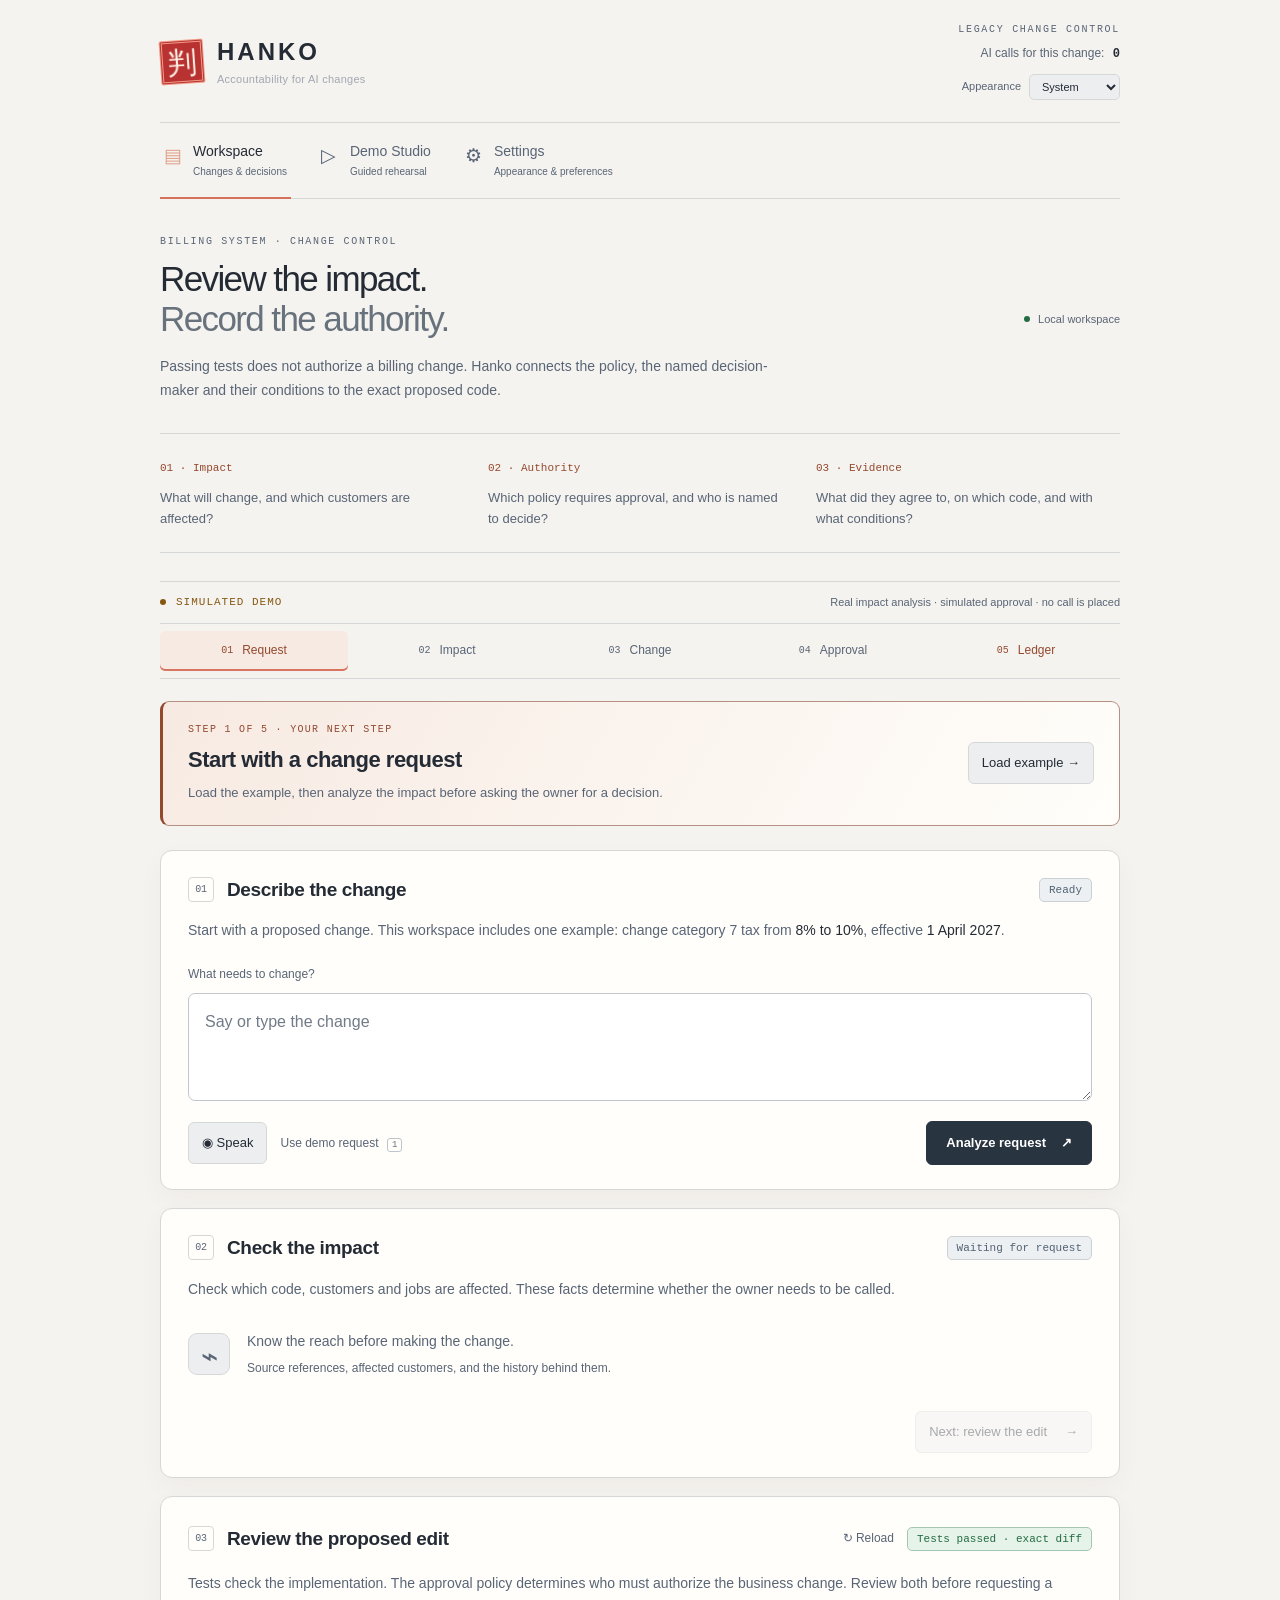
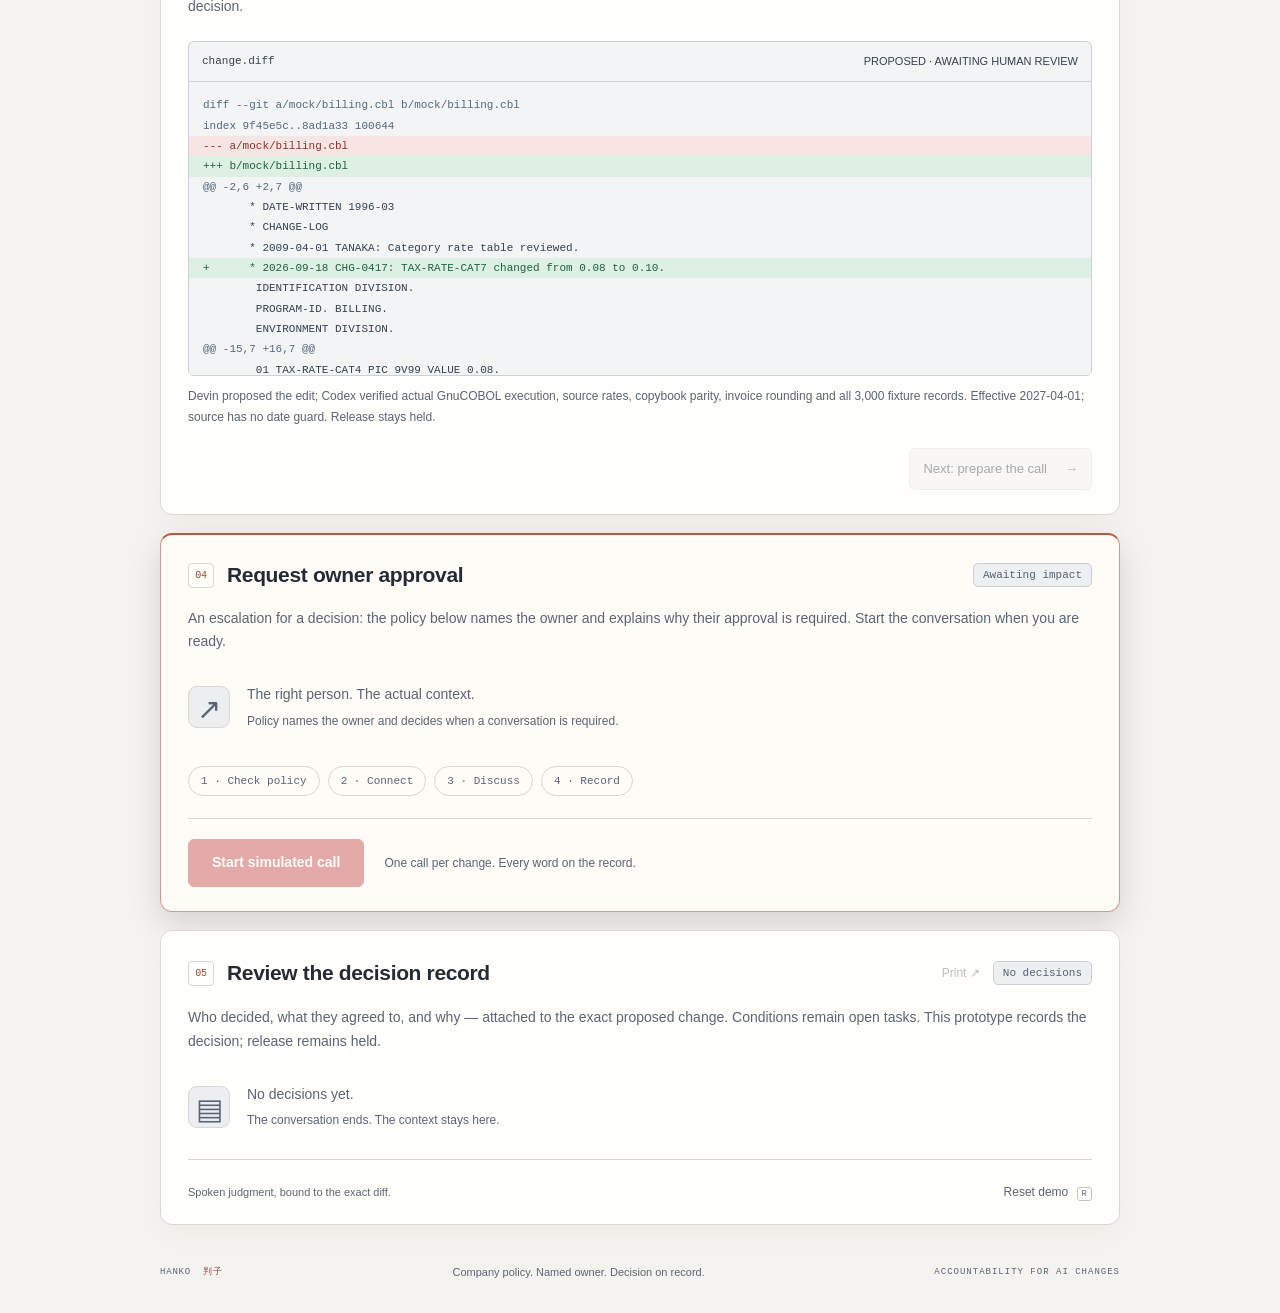
==== commit 56e5caac: "Polish Hanko accountability messaging and demo pitch" ====
--- a/web/index.html
+++ b/web/index.html
@@ -4,28 +4,28 @@
   <meta charset="utf-8">
   <meta name="viewport" content="width=device-width, initial-scale=1">
   <meta name="theme-color" content="#0f1115">
-  <meta name="description" content="Human judgment, on the record. Hanko binds a spoken approval to the exact change.">
-  <title>Hanko — The stamp for agents</title>
+  <meta name="description" content="Escalation and decision records for AI-proposed changes. Hanko connects company policy, a named owner and the exact code change.">
+  <title>Hanko — Accountability for AI changes</title>
   <link rel="icon" href="data:image/svg+xml,%3Csvg xmlns='http://www.w3.org/2000/svg' viewBox='0 0 64 64'%3E%3Crect width='64' height='64' rx='10' fill='%23d23b3b'/%3E%3Ctext x='32' y='45' text-anchor='middle' font-size='42' fill='white'%3E判%3C/text%3E%3C/svg%3E">
   <script src="theme.js?v=20260918-polish"></script>
   <link rel="stylesheet" href="styles.css?v=20260918-8">
   <link rel="stylesheet" href="themes.css?v=20260918-polish">
   <link rel="stylesheet" href="experience.css?v=20260918-polish">
   <script src="config.js?v=20260918-8"></script>
-  <script type="module" src="app.js?v=20260918-polish"></script>
+  <script type="module" src="app.js?v=20260918-confirmation3"></script>
 </head>
 <body>
   <div class="shell">
     <header class="masthead">
-      <a class="brand" href="./" aria-label="Hanko home"><span class="brand-stamp" aria-hidden="true">判</span><span>HANKO<small>The stamp for agents</small></span></a>
+      <a class="brand" href="./" aria-label="Hanko home"><span class="brand-stamp" aria-hidden="true">判</span><span>HANKO<small>Accountability for AI changes</small></span></a>
       <div class="session-meta"><span class="environment">LEGACY CHANGE CONTROL</span><span id="counter">AI calls for this change: <b>0</b></span><label class="theme-control"><span>Appearance</span><select data-theme-select aria-label="Color theme"><option value="system">System</option><option value="light">Light</option><option value="dark">Dark</option></select></label></div>
     </header>
     <nav class="space-nav" aria-label="Dashboard spaces"><a id="workspace-link" href="./"><span aria-hidden="true">▤</span> Workspace<small>Changes &amp; decisions</small></a><a id="demo-link" href="?view=demo"><span aria-hidden="true">▷</span> Demo Studio<small>Guided rehearsal</small></a><a href="settings.html"><span aria-hidden="true">⚙</span> Settings<small>Appearance &amp; preferences</small></a></nav>
     <main>
-      <div class="intro demo-only"><div><p class="eyebrow">THE WORK IS AUTOMATED. THE JUDGMENT IS HUMAN.</p><h1>A tax change. A phone call.<br><span>A decision on record.</span></h1><p class="intro-copy">Walk through one billing change. Hanko calls the system owner.<br class="desktop-break"> You play Tanaka-san and give the decision.</p></div><div class="hero-seal" aria-hidden="true"><span>判子</span><small>HUMAN IN THE LOOP</small></div></div>
-      <div class="workspace-intro workspace-only"><div><p class="eyebrow">BILLING SYSTEM · CHANGE CONTROL</p><h1>Review the change.<br><span>Keep the judgment.</span></h1><p class="intro-copy">When an AI proposes a risky change, Hanko routes it to the named owner for a voice decision. Keep their exact words attached to the code.</p></div><div class="workspace-status"><span class="status-dot"></span> Local workspace</div></div>
-      <div class="workflow-context workspace-only"><div><span>01 · Understand</span><p>Describe the change and see who it affects.</p></div><div><span>02 · Escalate</span><p>Review the edit. Policy identifies the human who must decide.</p></div><div><span>03 · Keep the judgment</span><p>Record the decision and conditions. Release stays held.</p></div></div>
-      <div class="studio-controls demo-only"><div><label for="rehearsal-mode">Rehearsal channel</label><select id="rehearsal-mode"><option value="phone">Live phone call</option><option value="canned">Simulated conversation</option><option value="browser">Browser microphone</option></select></div><div class="studio-run"><span id="rehearsal-label">New rehearsal</span><button id="new-rehearsal" class="secondary" type="button" disabled>New rehearsal +</button></div><p>Each rehearsal keeps its own receipt. A new rehearsal never starts a call automatically.</p></div>
+      <div class="intro demo-only"><div><p class="eyebrow">AI CHANGES CODE. YOUR COMPANY SETS THE AUTHORITY.</p><h1>AI can make the change.<br><span>Who can authorize it?</span></h1><p class="intro-copy">Hanko checks the impact, escalates under company policy, and records the named owner’s decision against the exact change.</p></div><div class="hero-seal" aria-hidden="true"><span>判子</span><small>DECISION ON RECORD</small></div></div>
+      <div class="workspace-intro workspace-only"><div><p class="eyebrow">BILLING SYSTEM · CHANGE CONTROL</p><h1>Review the impact.<br><span>Record the authority.</span></h1><p class="intro-copy">Passing tests does not authorize a billing change. Hanko connects the policy, the named decision-maker and their conditions to the exact proposed code.</p></div><div class="workspace-status"><span class="status-dot"></span> Local workspace</div></div>
+      <div class="workflow-context"><div><span>01 · Impact</span><p>What will change, and which customers are affected?</p></div><div><span>02 · Authority</span><p>Which policy requires approval, and who is named to decide?</p></div><div><span>03 · Evidence</span><p>What did they agree to, on which code, and with what conditions?</p></div></div>
+      <div class="studio-controls demo-only"><div><label for="rehearsal-mode">Rehearsal channel</label><select id="rehearsal-mode"><option value="phone">Live phone call</option><option value="canned">Simulated conversation</option><option value="browser">Browser microphone</option></select></div><div class="studio-run"><span id="rehearsal-label">New rehearsal</span><button id="new-rehearsal" class="secondary" type="button" disabled>New rehearsal +</button></div><p>Refresh or choose New rehearsal for a fresh demo. Previous receipts stay below; calls start only when you press Call.</p></div>
       <div class="mode-banner" id="mode-banner"><span class="status-dot"></span><strong id="mode-label">Loading workspace</strong><span id="mode-description">Preparing the legacy system.</span></div>
       <nav class="step-nav" aria-label="Change review steps"><a href="#request-panel"><span>01</span> Request</a><a href="#impact-panel"><span>02</span> Impact</a><a href="#change-panel"><span>03</span> Change</a><a href="#call-panel"><span>04</span> Approval</a><a href="#ledger-panel"><span>05</span> Ledger</a></nav>
       <div class="demo-guide" aria-live="polite"><div><span class="guide-kicker" id="guide-position">STEP 1 OF 5 · YOUR NEXT STEP</span><h2 id="guide-title">Start with the example</h2><p id="guide-description">Category 7 tax rises from 8% to 10% next April. Load the request to begin.</p></div><button id="guide-next" class="secondary" type="button" disabled>Load example <span aria-hidden="true">→</span></button></div>
@@ -43,28 +43,28 @@
       </section>
       <section class="panel" id="change-panel" aria-labelledby="change-title">
         <div class="panel-heading"><h2 id="change-title"><span class="step">03</span>Review the proposed edit</h2><div class="heading-actions"><button id="reload" class="text-button" type="button">↻ Reload</button><span id="change-pill" class="pill idle">Loading</span></div></div>
-        <p class="section-intro">The proposed edit is ready below. Check the passing tests, then prepare the owner conversation.</p>
+        <p class="section-intro">Tests check the implementation. The approval policy determines who must authorize the business change. Review both before requesting a decision.</p>
         <div id="change-content" class="empty-state"><p>Loading the proposed change.</p></div><div class="step-action"><button id="prepare-call" class="secondary" type="button" disabled>Next: prepare the call <span aria-hidden="true">→</span></button></div>
       </section>
       <section class="panel" id="call-panel" aria-labelledby="call-title">
-        <div class="panel-heading"><h2 id="call-title"><span class="step">04</span>Call Tanaka-san</h2><span id="call-pill" class="pill idle">Awaiting impact</span></div>
+        <div class="panel-heading"><h2 id="call-title"><span class="step">04</span>Escalate for authorization</h2><span id="call-pill" class="pill idle">Awaiting impact</span></div>
         <p id="role-instructions" class="section-intro demo-only">You are Tanaka-san, the person who knows this billing system. Keep your phone nearby and use the three responses below.</p>
         <p class="section-intro workspace-only">An escalation for a decision: the policy below names the owner and explains why their approval is required. Start the conversation when you are ready.</p>
         <div id="policy-content" class="empty-state"><span class="empty-icon" aria-hidden="true">↗</span><p>The right person. The actual context.<small>Policy names the owner and decides when a conversation is required.</small></p></div>
-        <div class="rehearsal-script demo-only" id="owner-script"><div class="script-heading"><span class="guide-kicker">YOUR ROLE · TANAKA-SAN</span><span class="script-label">Read aloud when asked</span></div><ol><li><div><span>Hanko asks if now is a good time</span><p>“Yes, go ahead.”</p></div></li><li><div><span>Hanko explains the change and asks for your decision</span><p>“I approve, with one condition. Check the rounding on invoices under 100 yen. Small invoices always caused trouble in 2009.”</p></div></li><li><div><span>Hanko reads your decision back and asks for final confirmation</span><p>“Yes, I confirm.”</p></div></li></ol><p class="script-result">Your first yes only agrees to talk. Your final yes confirms the decision. Then wait for Hanko to say goodbye. Your condition should appear below, with the change <strong>HELD</strong>.</p></div>
+        <div class="rehearsal-script demo-only" id="owner-script"><div class="script-heading"><span class="guide-kicker">YOUR ROLE · TANAKA-SAN</span><span class="script-label">Wait for the question, then answer</span></div><ol><li><div><span>Hanko asks if now is a good time</span><p>“Yes, go ahead.”</p></div></li><li><div><span>Hanko explains the change and asks for your decision</span><p>“I approve, with one condition. Check the rounding on invoices under 100 yen. Small invoices always caused trouble in 2009.”</p></div></li><li><div><span>Hanko reads your decision back and asks “Confirm approval?”</span><p>“Yes, I confirm.”</p></div></li></ol><p class="script-result">Your first yes only agrees to talk. Your final yes confirms the decision. Then wait for Hanko to say goodbye. Your condition should appear below, with the change <strong>HELD</strong>.</p></div>
         <details class="conversation-tips demo-only"><summary>Make the conversation your own</summary><p>You can ask “How many customers does this affect?” or “What happens if I add a condition?” before deciding. Wait for the final readback and confirmation question.</p><p>In simulated mode, the script is fixed. Choose a live channel to talk with Hanko.</p></details>
         <ol class="call-stages" aria-label="Conversation progress"><li data-call-stage="policy">Check policy</li><li data-call-stage="dialing">Connect</li><li data-call-stage="in_call">Discuss</li><li data-call-stage="processing">Record</li></ol>
         <div class="call-action"><button id="call" class="primary" type="button" disabled><span aria-hidden="true">↗</span> Call my phone</button><span id="call-status" class="muted" role="status" aria-live="polite">One call per change. Every word on the record.</span></div>
         <p id="call-error" class="notice" role="status" hidden></p><div id="transcript" class="transcript" aria-live="polite" aria-label="Approval transcript" hidden></div><div id="decision-result" hidden></div>
       </section>
       <section class="panel ledger-panel" id="ledger-panel" aria-labelledby="ledger-title">
-        <div class="panel-heading"><h2 id="ledger-title"><span class="step">05</span>Keep the decision</h2><div class="heading-actions"><button id="print" class="text-button" type="button">Print ↗</button><span id="ledger-pill" class="pill idle">No decisions</span></div></div>
-        <p class="section-intro">The exact words stay with the proposed change. A condition or unanswered call keeps it on hold.</p>
+        <div class="panel-heading"><h2 id="ledger-title"><span class="step">05</span>Review the decision record</h2><div class="heading-actions"><button id="print" class="text-button" type="button">Print ↗</button><span id="ledger-pill" class="pill idle">No decisions</span></div></div>
+        <p class="section-intro">Who decided, what they agreed to, and why — attached to the exact proposed change. Conditions remain open tasks. This prototype records the decision; release remains held.</p>
         <div id="ledger-content"></div>
         <div class="ledger-footer"><span>Spoken judgment, bound to the exact diff.</span><button id="reset" class="text-button" type="button" title="Clear simulated records only; live decisions and call locks are preserved">Reset demo <kbd>R</kbd></button></div>
       </section>
     </main>
-    <footer class="page-footer"><span>HANKO <span class="footer-kanji">判子</span></span><p>Keep the knowledge. Respect the judgment.</p><span>BUILT FOR THE HUMAN IN THE LOOP</span></footer>
+    <footer class="page-footer"><span>HANKO <span class="footer-kanji">判子</span></span><p>Company policy. Named owner. Decision on record.</p><span>ACCOUNTABILITY FOR AI CHANGES</span></footer>
   </div>
 </body>
 </html>
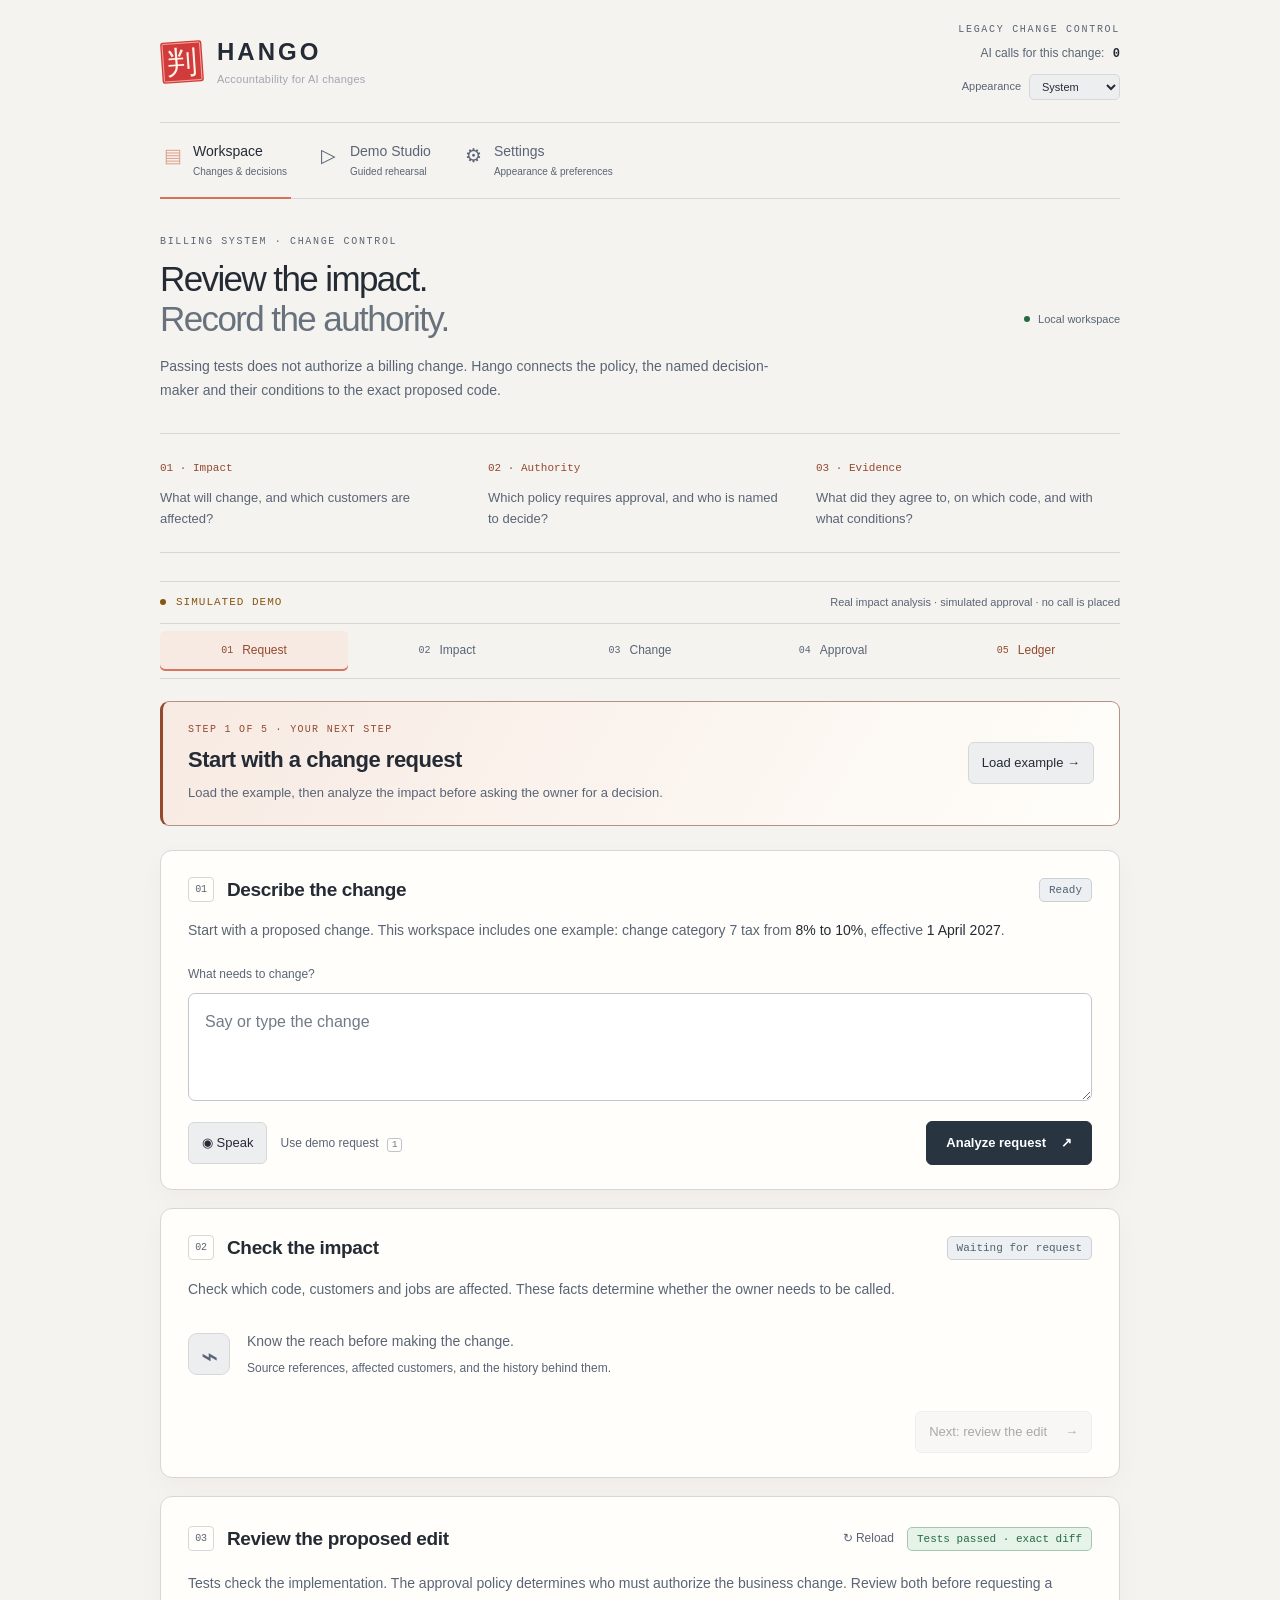
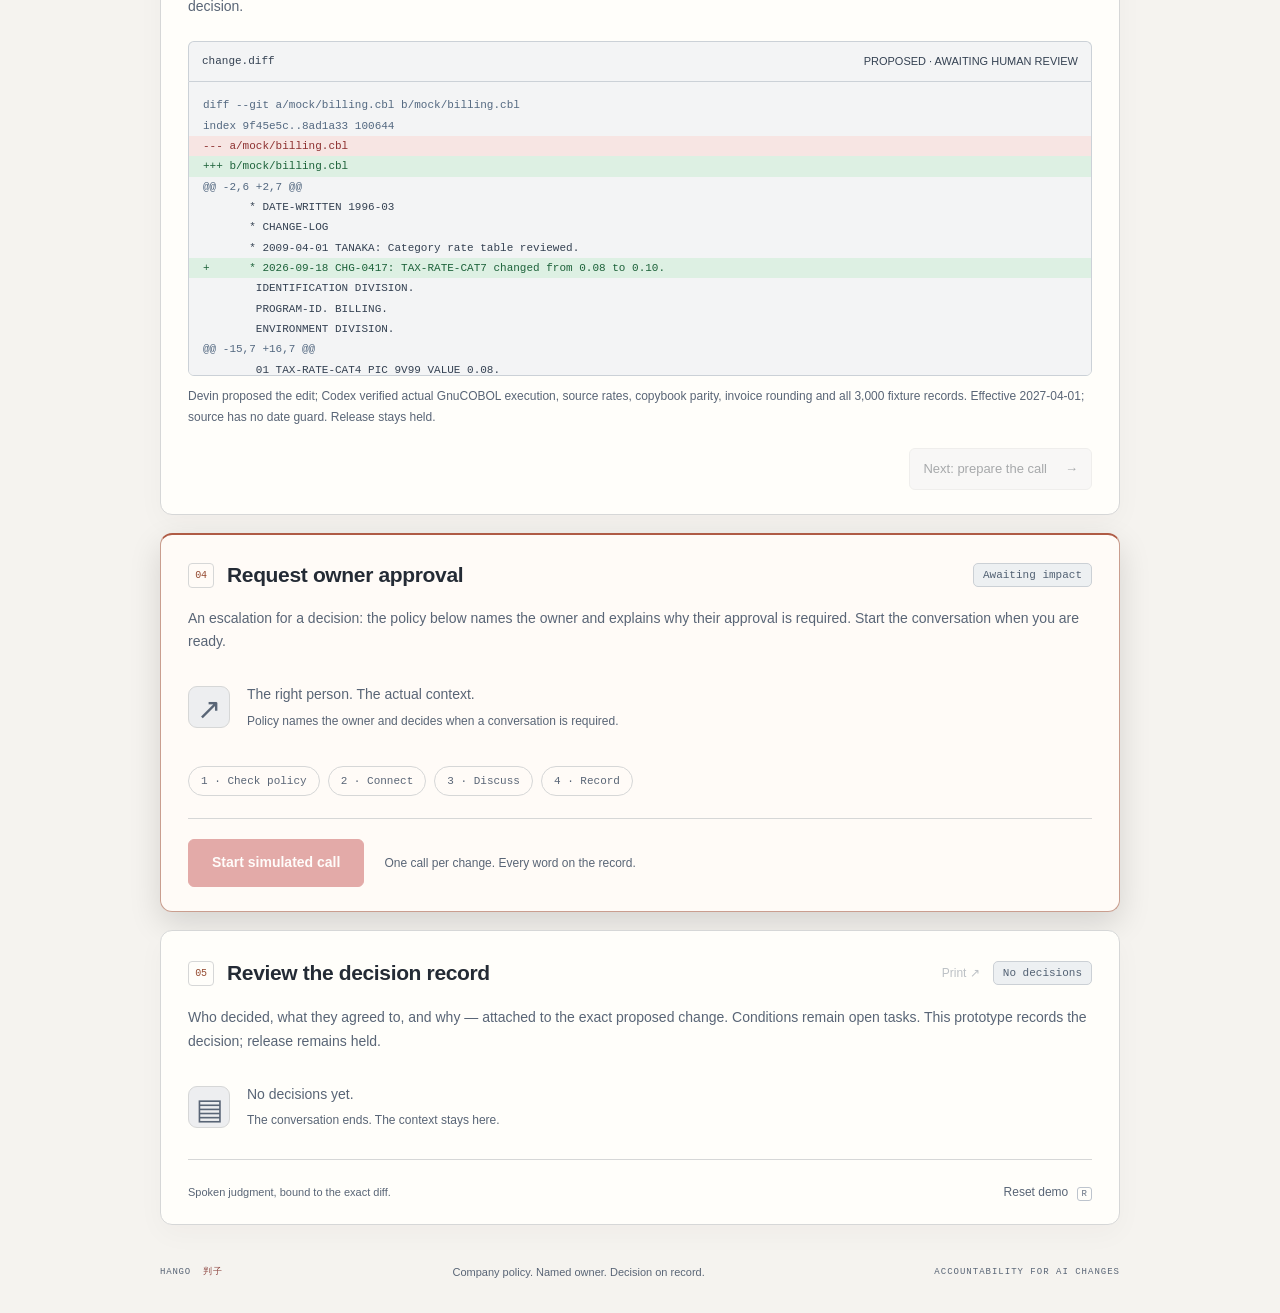
==== commit 4f4351e1: "Modernize Hango branding and public repository hygiene" ====
--- a/web/index.html
+++ b/web/index.html
@@ -4,26 +4,26 @@
   <meta charset="utf-8">
   <meta name="viewport" content="width=device-width, initial-scale=1">
   <meta name="theme-color" content="#0f1115">
-  <meta name="description" content="Escalation and decision records for AI-proposed changes. Hanko connects company policy, a named owner and the exact code change.">
-  <title>Hanko — Accountability for AI changes</title>
-  <link rel="icon" href="data:image/svg+xml,%3Csvg xmlns='http://www.w3.org/2000/svg' viewBox='0 0 64 64'%3E%3Crect width='64' height='64' rx='10' fill='%23d23b3b'/%3E%3Ctext x='32' y='45' text-anchor='middle' font-size='42' fill='white'%3E判%3C/text%3E%3C/svg%3E">
-  <script src="theme.js?v=20260918-polish"></script>
-  <link rel="stylesheet" href="styles.css?v=20260918-8">
-  <link rel="stylesheet" href="themes.css?v=20260918-polish">
-  <link rel="stylesheet" href="experience.css?v=20260918-polish">
-  <script src="config.js?v=20260918-8"></script>
-  <script type="module" src="app.js?v=20260918-confirmation3"></script>
+  <meta name="description" content="Escalation and decision records for AI-proposed changes. Hango connects company policy, a named owner and the exact code change.">
+  <title>Hango — Accountability for AI changes</title>
+  <script src="theme.js?v=20260919-hango"></script>
+  <link rel="stylesheet" href="styles.css?v=20260919-hango">
+  <link rel="stylesheet" href="themes.css?v=20260919-hango">
+  <link rel="stylesheet" href="experience.css?v=20260919-hango">
+  <script src="config.js?v=20260919-hango"></script>
+  <script type="module" src="app.js?v=20260919-hango"></script>
+  <link rel="icon" type="image/svg+xml" href="assets/hango-mark.svg">
 </head>
 <body>
   <div class="shell">
     <header class="masthead">
-      <a class="brand" href="./" aria-label="Hanko home"><span class="brand-stamp" aria-hidden="true">判</span><span>HANKO<small>Accountability for AI changes</small></span></a>
+      <a class="brand" href="./" aria-label="Hango home"><img class="brand-stamp" src="assets/hango-mark.svg" width="44" height="44" alt=""><span>HANGO<small>Accountability for AI changes</small></span></a>
       <div class="session-meta"><span class="environment">LEGACY CHANGE CONTROL</span><span id="counter">AI calls for this change: <b>0</b></span><label class="theme-control"><span>Appearance</span><select data-theme-select aria-label="Color theme"><option value="system">System</option><option value="light">Light</option><option value="dark">Dark</option></select></label></div>
     </header>
     <nav class="space-nav" aria-label="Dashboard spaces"><a id="workspace-link" href="./"><span aria-hidden="true">▤</span> Workspace<small>Changes &amp; decisions</small></a><a id="demo-link" href="?view=demo"><span aria-hidden="true">▷</span> Demo Studio<small>Guided rehearsal</small></a><a href="settings.html"><span aria-hidden="true">⚙</span> Settings<small>Appearance &amp; preferences</small></a></nav>
     <main>
-      <div class="intro demo-only"><div><p class="eyebrow">AI CHANGES CODE. YOUR COMPANY SETS THE AUTHORITY.</p><h1>AI can make the change.<br><span>Who can authorize it?</span></h1><p class="intro-copy">Hanko checks the impact, escalates under company policy, and records the named owner’s decision against the exact change.</p></div><div class="hero-seal" aria-hidden="true"><span>判子</span><small>DECISION ON RECORD</small></div></div>
-      <div class="workspace-intro workspace-only"><div><p class="eyebrow">BILLING SYSTEM · CHANGE CONTROL</p><h1>Review the impact.<br><span>Record the authority.</span></h1><p class="intro-copy">Passing tests does not authorize a billing change. Hanko connects the policy, the named decision-maker and their conditions to the exact proposed code.</p></div><div class="workspace-status"><span class="status-dot"></span> Local workspace</div></div>
+      <div class="intro demo-only"><div><p class="eyebrow">AI CHANGES CODE. YOUR COMPANY SETS THE AUTHORITY.</p><h1>AI can make the change.<br><span>Who can authorize it?</span></h1><p class="intro-copy">Hango checks the impact, escalates under company policy, and records the named owner’s decision against the exact change.</p></div><div class="hero-seal" aria-hidden="true"><span>判子</span><small>DECISION ON RECORD</small></div></div>
+      <div class="workspace-intro workspace-only"><div><p class="eyebrow">BILLING SYSTEM · CHANGE CONTROL</p><h1>Review the impact.<br><span>Record the authority.</span></h1><p class="intro-copy">Passing tests does not authorize a billing change. Hango connects the policy, the named decision-maker and their conditions to the exact proposed code.</p></div><div class="workspace-status"><span class="status-dot"></span> Local workspace</div></div>
       <div class="workflow-context"><div><span>01 · Impact</span><p>What will change, and which customers are affected?</p></div><div><span>02 · Authority</span><p>Which policy requires approval, and who is named to decide?</p></div><div><span>03 · Evidence</span><p>What did they agree to, on which code, and with what conditions?</p></div></div>
       <div class="studio-controls demo-only"><div><label for="rehearsal-mode">Rehearsal channel</label><select id="rehearsal-mode"><option value="phone">Live phone call</option><option value="canned">Simulated conversation</option><option value="browser">Browser microphone</option></select></div><div class="studio-run"><span id="rehearsal-label">New rehearsal</span><button id="new-rehearsal" class="secondary" type="button" disabled>New rehearsal +</button></div><p>Refresh or choose New rehearsal for a fresh demo. Previous receipts stay below; calls start only when you press Call.</p></div>
       <div class="mode-banner" id="mode-banner"><span class="status-dot"></span><strong id="mode-label">Loading workspace</strong><span id="mode-description">Preparing the legacy system.</span></div>
@@ -51,8 +51,8 @@
         <p id="role-instructions" class="section-intro demo-only">You are Tanaka-san, the person who knows this billing system. Keep your phone nearby and use the three responses below.</p>
         <p class="section-intro workspace-only">An escalation for a decision: the policy below names the owner and explains why their approval is required. Start the conversation when you are ready.</p>
         <div id="policy-content" class="empty-state"><span class="empty-icon" aria-hidden="true">↗</span><p>The right person. The actual context.<small>Policy names the owner and decides when a conversation is required.</small></p></div>
-        <div class="rehearsal-script demo-only" id="owner-script"><div class="script-heading"><span class="guide-kicker">YOUR ROLE · TANAKA-SAN</span><span class="script-label">Wait for the question, then answer</span></div><ol><li><div><span>Hanko asks if now is a good time</span><p>“Yes, go ahead.”</p></div></li><li><div><span>Hanko explains the change and asks for your decision</span><p>“I approve, with one condition. Check the rounding on invoices under 100 yen. Small invoices always caused trouble in 2009.”</p></div></li><li><div><span>Hanko reads your decision back and asks “Confirm approval?”</span><p>“Yes, I confirm.”</p></div></li></ol><p class="script-result">Your first yes only agrees to talk. Your final yes confirms the decision. Then wait for Hanko to say goodbye. Your condition should appear below, with the change <strong>HELD</strong>.</p></div>
-        <details class="conversation-tips demo-only"><summary>Make the conversation your own</summary><p>You can ask “How many customers does this affect?” or “What happens if I add a condition?” before deciding. Wait for the final readback and confirmation question.</p><p>In simulated mode, the script is fixed. Choose a live channel to talk with Hanko.</p></details>
+        <div class="rehearsal-script demo-only" id="owner-script"><div class="script-heading"><span class="guide-kicker">YOUR ROLE · TANAKA-SAN</span><span class="script-label">Wait for the question, then answer</span></div><ol><li><div><span>Hango asks if now is a good time</span><p>“Yes, go ahead.”</p></div></li><li><div><span>Hango explains the change and asks for your decision</span><p>“I approve, with one condition. Check the rounding on invoices under 100 yen. Small invoices always caused trouble in 2009.”</p></div></li><li><div><span>Hango reads your decision back and asks “Confirm approval?”</span><p>“Yes, I confirm.”</p></div></li></ol><p class="script-result">Your first yes only agrees to talk. Your final yes confirms the decision. Then wait for Hango to say goodbye. Your condition should appear below, with the change <strong>HELD</strong>.</p></div>
+        <details class="conversation-tips demo-only"><summary>Make the conversation your own</summary><p>You can ask “How many customers does this affect?” or “What happens if I add a condition?” before deciding. Wait for the final readback and confirmation question.</p><p>In simulated mode, the script is fixed. Choose a live channel to talk with Hango.</p></details>
         <ol class="call-stages" aria-label="Conversation progress"><li data-call-stage="policy">Check policy</li><li data-call-stage="dialing">Connect</li><li data-call-stage="in_call">Discuss</li><li data-call-stage="processing">Record</li></ol>
         <div class="call-action"><button id="call" class="primary" type="button" disabled><span aria-hidden="true">↗</span> Call my phone</button><span id="call-status" class="muted" role="status" aria-live="polite">One call per change. Every word on the record.</span></div>
         <p id="call-error" class="notice" role="status" hidden></p><div id="transcript" class="transcript" aria-live="polite" aria-label="Approval transcript" hidden></div><div id="decision-result" hidden></div>
@@ -64,7 +64,7 @@
         <div class="ledger-footer"><span>Spoken judgment, bound to the exact diff.</span><button id="reset" class="text-button" type="button" title="Clear simulated records only; live decisions and call locks are preserved">Reset demo <kbd>R</kbd></button></div>
       </section>
     </main>
-    <footer class="page-footer"><span>HANKO <span class="footer-kanji">判子</span></span><p>Company policy. Named owner. Decision on record.</p><span>ACCOUNTABILITY FOR AI CHANGES</span></footer>
+    <footer class="page-footer"><span>HANGO <span class="footer-kanji">判子</span></span><p>Company policy. Named owner. Decision on record.</p><span>ACCOUNTABILITY FOR AI CHANGES</span></footer>
   </div>
 </body>
 </html>
--- a/web/styles.css
+++ b/web/styles.css
@@ -12,7 +12,7 @@
 .masthead{display:flex;align-items:center;justify-content:space-between;padding:32px 0 28px;border-bottom:1px solid var(--border)}
 .brand{display:flex;align-items:center;gap:13px;color:var(--text);text-decoration:none;font-size:24px;font-weight:700;letter-spacing:3px;line-height:1.1}
 .brand small{display:block;font-size:11px;font-weight:450;color:var(--muted);letter-spacing:.25px;margin-top:8px}
-.brand-stamp{display:grid;place-items:center;width:44px;height:44px;background:var(--red);border:3px double #f19c88;color:#fff4e8;font-family:serif;font-size:30px;font-weight:400;letter-spacing:0;transform:rotate(-4deg);border-radius:2px}
+.brand-stamp{display:block;width:44px;height:44px;flex-shrink:0;transform:rotate(-4deg)}
 .session-meta{text-align:right;color:var(--muted);font-size:12px}
 .environment{display:block;letter-spacing:1.7px;font:10px var(--mono);color:#696e7b;margin-bottom:9px}
 .session-meta b{color:var(--text);font-family:var(--mono);margin-left:5px}
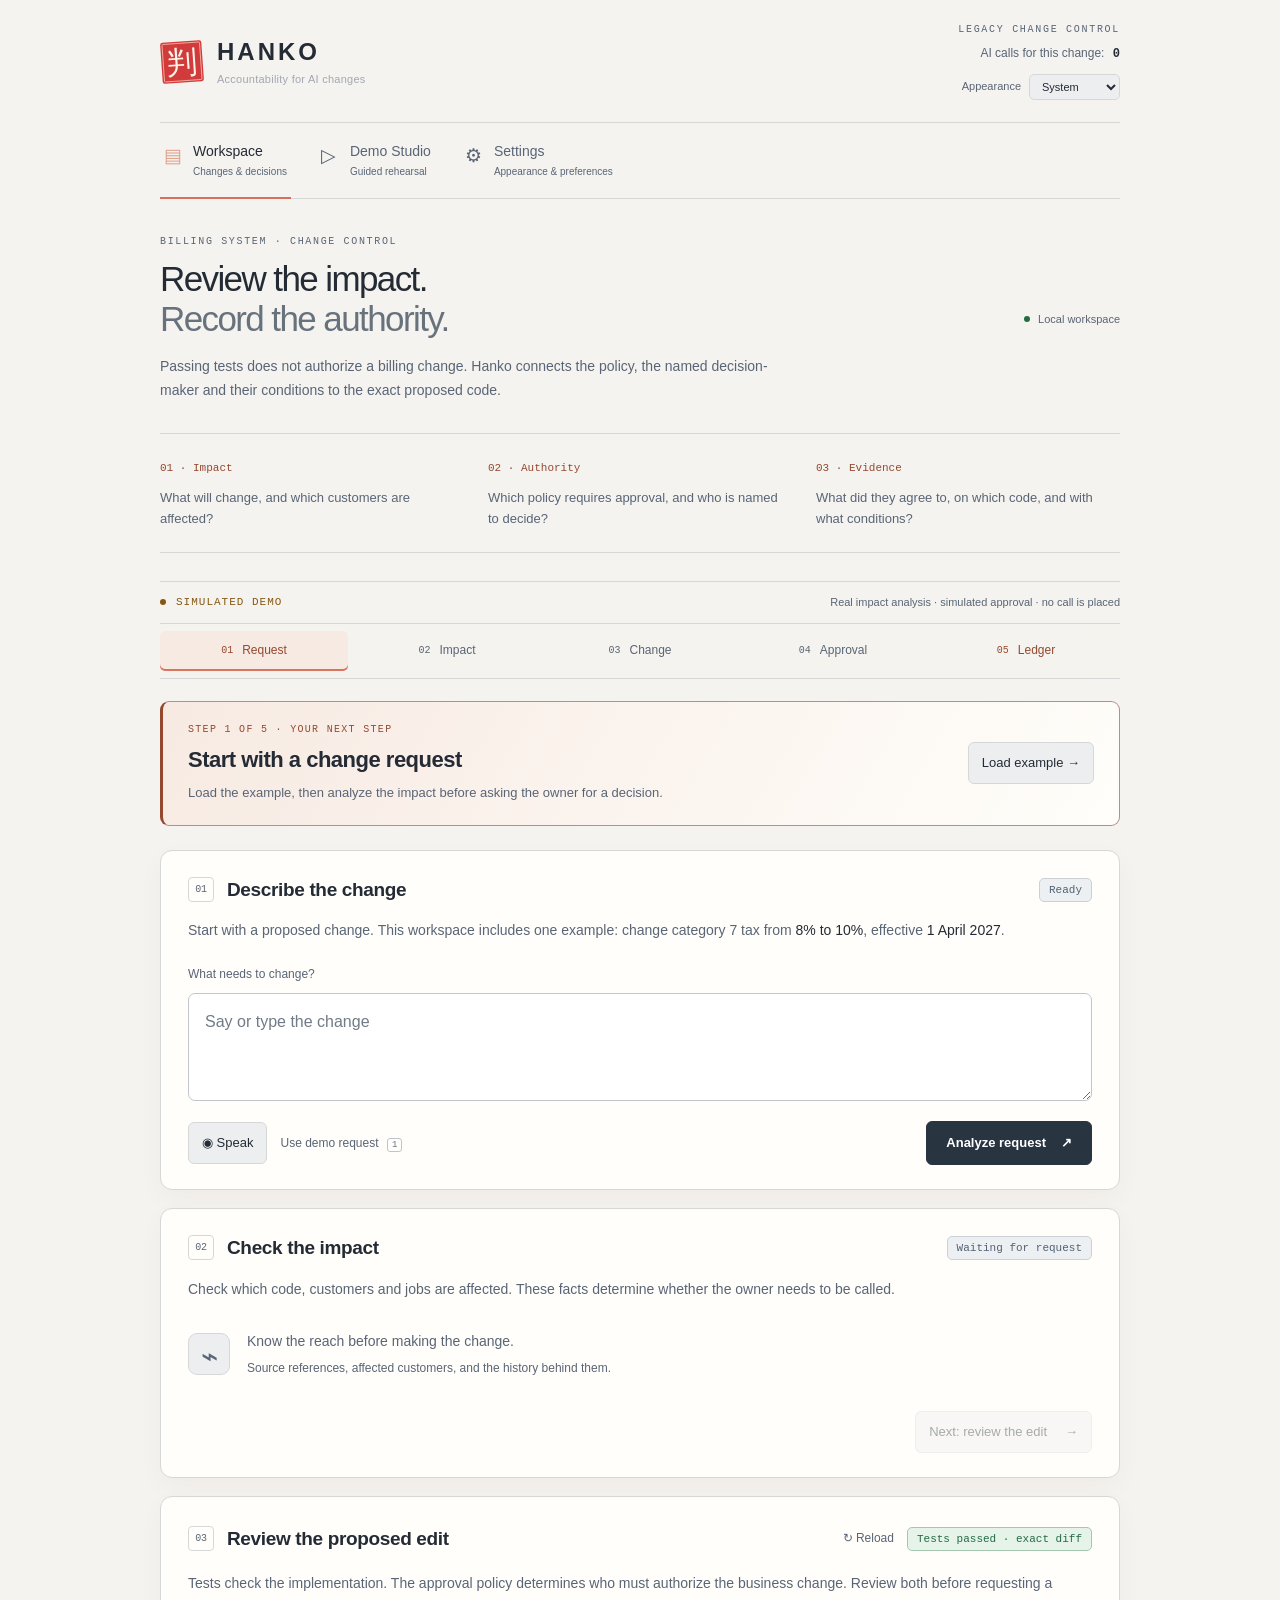
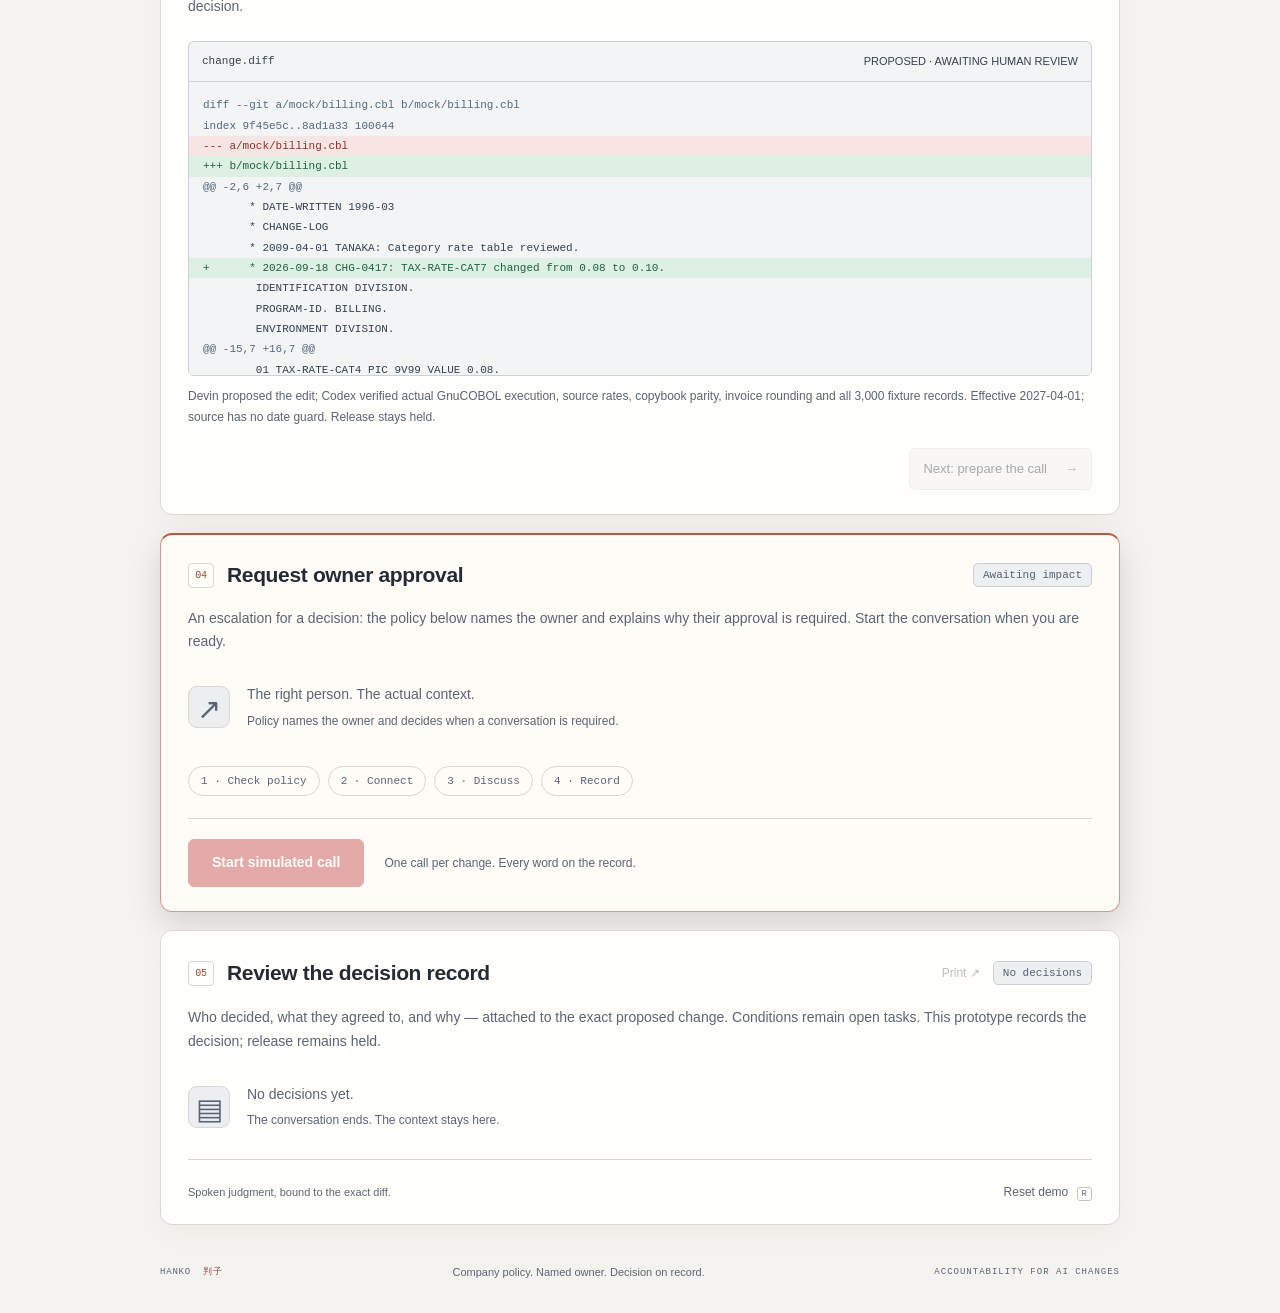
==== commit 8dff8b86: "Restore the Hanko project name throughout" ====
--- a/web/index.html
+++ b/web/index.html
@@ -4,26 +4,26 @@
   <meta charset="utf-8">
   <meta name="viewport" content="width=device-width, initial-scale=1">
   <meta name="theme-color" content="#0f1115">
-  <meta name="description" content="Escalation and decision records for AI-proposed changes. Hango connects company policy, a named owner and the exact code change.">
-  <title>Hango — Accountability for AI changes</title>
-  <script src="theme.js?v=20260919-hango"></script>
-  <link rel="stylesheet" href="styles.css?v=20260919-hango">
-  <link rel="stylesheet" href="themes.css?v=20260919-hango">
-  <link rel="stylesheet" href="experience.css?v=20260919-hango">
-  <script src="config.js?v=20260919-hango"></script>
-  <script type="module" src="app.js?v=20260919-hango"></script>
-  <link rel="icon" type="image/svg+xml" href="assets/hango-mark.svg">
+  <meta name="description" content="Escalation and decision records for AI-proposed changes. Hanko connects company policy, a named owner and the exact code change.">
+  <title>Hanko — Accountability for AI changes</title>
+  <script src="theme.js?v=20260919-hanko"></script>
+  <link rel="stylesheet" href="styles.css?v=20260919-hanko">
+  <link rel="stylesheet" href="themes.css?v=20260919-hanko">
+  <link rel="stylesheet" href="experience.css?v=20260919-hanko">
+  <script src="config.js?v=20260919-hanko"></script>
+  <script type="module" src="app.js?v=20260919-hanko"></script>
+  <link rel="icon" type="image/svg+xml" href="assets/hanko-mark.svg">
 </head>
 <body>
   <div class="shell">
     <header class="masthead">
-      <a class="brand" href="./" aria-label="Hango home"><img class="brand-stamp" src="assets/hango-mark.svg" width="44" height="44" alt=""><span>HANGO<small>Accountability for AI changes</small></span></a>
+      <a class="brand" href="./" aria-label="Hanko home"><img class="brand-stamp" src="assets/hanko-mark.svg" width="44" height="44" alt=""><span>HANKO<small>Accountability for AI changes</small></span></a>
       <div class="session-meta"><span class="environment">LEGACY CHANGE CONTROL</span><span id="counter">AI calls for this change: <b>0</b></span><label class="theme-control"><span>Appearance</span><select data-theme-select aria-label="Color theme"><option value="system">System</option><option value="light">Light</option><option value="dark">Dark</option></select></label></div>
     </header>
     <nav class="space-nav" aria-label="Dashboard spaces"><a id="workspace-link" href="./"><span aria-hidden="true">▤</span> Workspace<small>Changes &amp; decisions</small></a><a id="demo-link" href="?view=demo"><span aria-hidden="true">▷</span> Demo Studio<small>Guided rehearsal</small></a><a href="settings.html"><span aria-hidden="true">⚙</span> Settings<small>Appearance &amp; preferences</small></a></nav>
     <main>
-      <div class="intro demo-only"><div><p class="eyebrow">AI CHANGES CODE. YOUR COMPANY SETS THE AUTHORITY.</p><h1>AI can make the change.<br><span>Who can authorize it?</span></h1><p class="intro-copy">Hango checks the impact, escalates under company policy, and records the named owner’s decision against the exact change.</p></div><div class="hero-seal" aria-hidden="true"><span>判子</span><small>DECISION ON RECORD</small></div></div>
-      <div class="workspace-intro workspace-only"><div><p class="eyebrow">BILLING SYSTEM · CHANGE CONTROL</p><h1>Review the impact.<br><span>Record the authority.</span></h1><p class="intro-copy">Passing tests does not authorize a billing change. Hango connects the policy, the named decision-maker and their conditions to the exact proposed code.</p></div><div class="workspace-status"><span class="status-dot"></span> Local workspace</div></div>
+      <div class="intro demo-only"><div><p class="eyebrow">AI CHANGES CODE. YOUR COMPANY SETS THE AUTHORITY.</p><h1>AI can make the change.<br><span>Who can authorize it?</span></h1><p class="intro-copy">Hanko checks the impact, escalates under company policy, and records the named owner’s decision against the exact change.</p></div><div class="hero-seal" aria-hidden="true"><span>判子</span><small>DECISION ON RECORD</small></div></div>
+      <div class="workspace-intro workspace-only"><div><p class="eyebrow">BILLING SYSTEM · CHANGE CONTROL</p><h1>Review the impact.<br><span>Record the authority.</span></h1><p class="intro-copy">Passing tests does not authorize a billing change. Hanko connects the policy, the named decision-maker and their conditions to the exact proposed code.</p></div><div class="workspace-status"><span class="status-dot"></span> Local workspace</div></div>
       <div class="workflow-context"><div><span>01 · Impact</span><p>What will change, and which customers are affected?</p></div><div><span>02 · Authority</span><p>Which policy requires approval, and who is named to decide?</p></div><div><span>03 · Evidence</span><p>What did they agree to, on which code, and with what conditions?</p></div></div>
       <div class="studio-controls demo-only"><div><label for="rehearsal-mode">Rehearsal channel</label><select id="rehearsal-mode"><option value="phone">Live phone call</option><option value="canned">Simulated conversation</option><option value="browser">Browser microphone</option></select></div><div class="studio-run"><span id="rehearsal-label">New rehearsal</span><button id="new-rehearsal" class="secondary" type="button" disabled>New rehearsal +</button></div><p>Refresh or choose New rehearsal for a fresh demo. Previous receipts stay below; calls start only when you press Call.</p></div>
       <div class="mode-banner" id="mode-banner"><span class="status-dot"></span><strong id="mode-label">Loading workspace</strong><span id="mode-description">Preparing the legacy system.</span></div>
@@ -51,8 +51,8 @@
         <p id="role-instructions" class="section-intro demo-only">You are Tanaka-san, the person who knows this billing system. Keep your phone nearby and use the three responses below.</p>
         <p class="section-intro workspace-only">An escalation for a decision: the policy below names the owner and explains why their approval is required. Start the conversation when you are ready.</p>
         <div id="policy-content" class="empty-state"><span class="empty-icon" aria-hidden="true">↗</span><p>The right person. The actual context.<small>Policy names the owner and decides when a conversation is required.</small></p></div>
-        <div class="rehearsal-script demo-only" id="owner-script"><div class="script-heading"><span class="guide-kicker">YOUR ROLE · TANAKA-SAN</span><span class="script-label">Wait for the question, then answer</span></div><ol><li><div><span>Hango asks if now is a good time</span><p>“Yes, go ahead.”</p></div></li><li><div><span>Hango explains the change and asks for your decision</span><p>“I approve, with one condition. Check the rounding on invoices under 100 yen. Small invoices always caused trouble in 2009.”</p></div></li><li><div><span>Hango reads your decision back and asks “Confirm approval?”</span><p>“Yes, I confirm.”</p></div></li></ol><p class="script-result">Your first yes only agrees to talk. Your final yes confirms the decision. Then wait for Hango to say goodbye. Your condition should appear below, with the change <strong>HELD</strong>.</p></div>
-        <details class="conversation-tips demo-only"><summary>Make the conversation your own</summary><p>You can ask “How many customers does this affect?” or “What happens if I add a condition?” before deciding. Wait for the final readback and confirmation question.</p><p>In simulated mode, the script is fixed. Choose a live channel to talk with Hango.</p></details>
+        <div class="rehearsal-script demo-only" id="owner-script"><div class="script-heading"><span class="guide-kicker">YOUR ROLE · TANAKA-SAN</span><span class="script-label">Wait for the question, then answer</span></div><ol><li><div><span>Hanko asks if now is a good time</span><p>“Yes, go ahead.”</p></div></li><li><div><span>Hanko explains the change and asks for your decision</span><p>“I approve, with one condition. Check the rounding on invoices under 100 yen. Small invoices always caused trouble in 2009.”</p></div></li><li><div><span>Hanko reads your decision back and asks “Confirm approval?”</span><p>“Yes, I confirm.”</p></div></li></ol><p class="script-result">Your first yes only agrees to talk. Your final yes confirms the decision. Then wait for Hanko to say goodbye. Your condition should appear below, with the change <strong>HELD</strong>.</p></div>
+        <details class="conversation-tips demo-only"><summary>Make the conversation your own</summary><p>You can ask “How many customers does this affect?” or “What happens if I add a condition?” before deciding. Wait for the final readback and confirmation question.</p><p>In simulated mode, the script is fixed. Choose a live channel to talk with Hanko.</p></details>
         <ol class="call-stages" aria-label="Conversation progress"><li data-call-stage="policy">Check policy</li><li data-call-stage="dialing">Connect</li><li data-call-stage="in_call">Discuss</li><li data-call-stage="processing">Record</li></ol>
         <div class="call-action"><button id="call" class="primary" type="button" disabled><span aria-hidden="true">↗</span> Call my phone</button><span id="call-status" class="muted" role="status" aria-live="polite">One call per change. Every word on the record.</span></div>
         <p id="call-error" class="notice" role="status" hidden></p><div id="transcript" class="transcript" aria-live="polite" aria-label="Approval transcript" hidden></div><div id="decision-result" hidden></div>
@@ -64,7 +64,7 @@
         <div class="ledger-footer"><span>Spoken judgment, bound to the exact diff.</span><button id="reset" class="text-button" type="button" title="Clear simulated records only; live decisions and call locks are preserved">Reset demo <kbd>R</kbd></button></div>
       </section>
     </main>
-    <footer class="page-footer"><span>HANGO <span class="footer-kanji">判子</span></span><p>Company policy. Named owner. Decision on record.</p><span>ACCOUNTABILITY FOR AI CHANGES</span></footer>
+    <footer class="page-footer"><span>HANKO <span class="footer-kanji">判子</span></span><p>Company policy. Named owner. Decision on record.</p><span>ACCOUNTABILITY FOR AI CHANGES</span></footer>
   </div>
 </body>
 </html>
